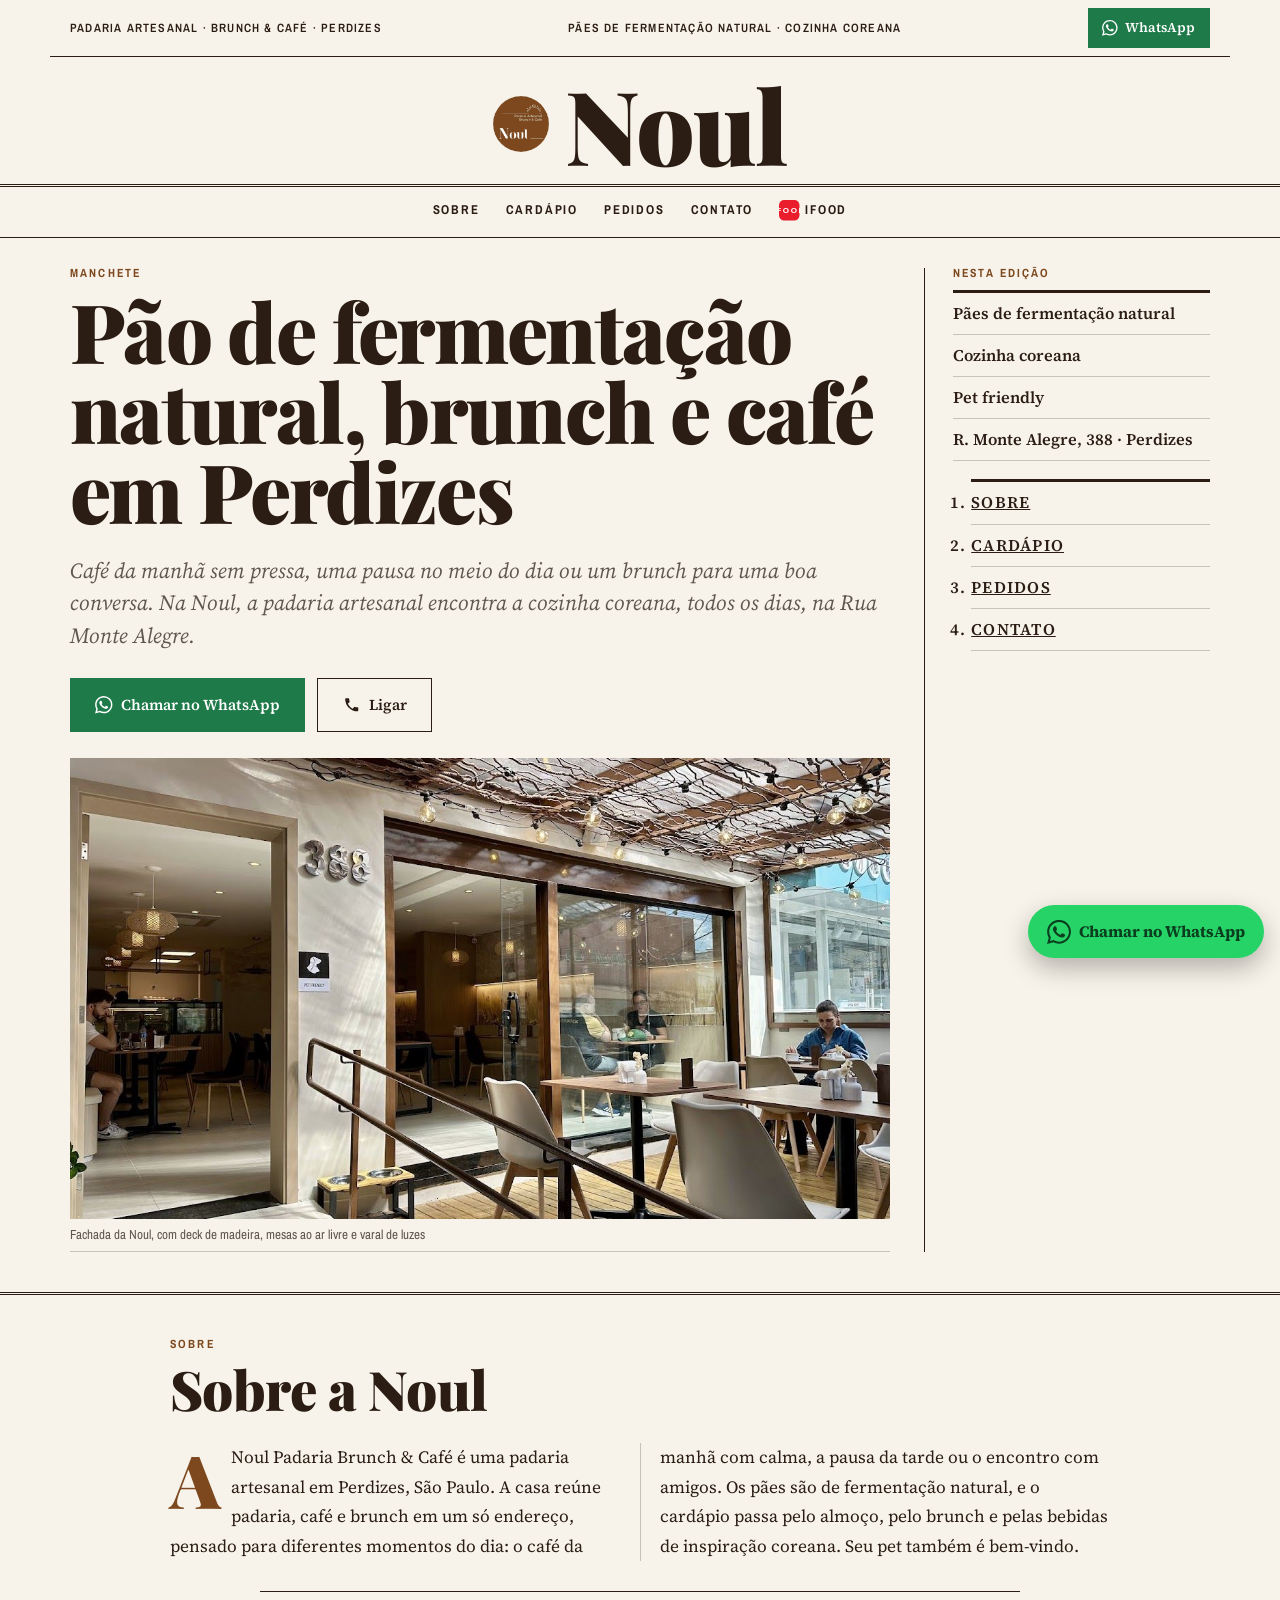
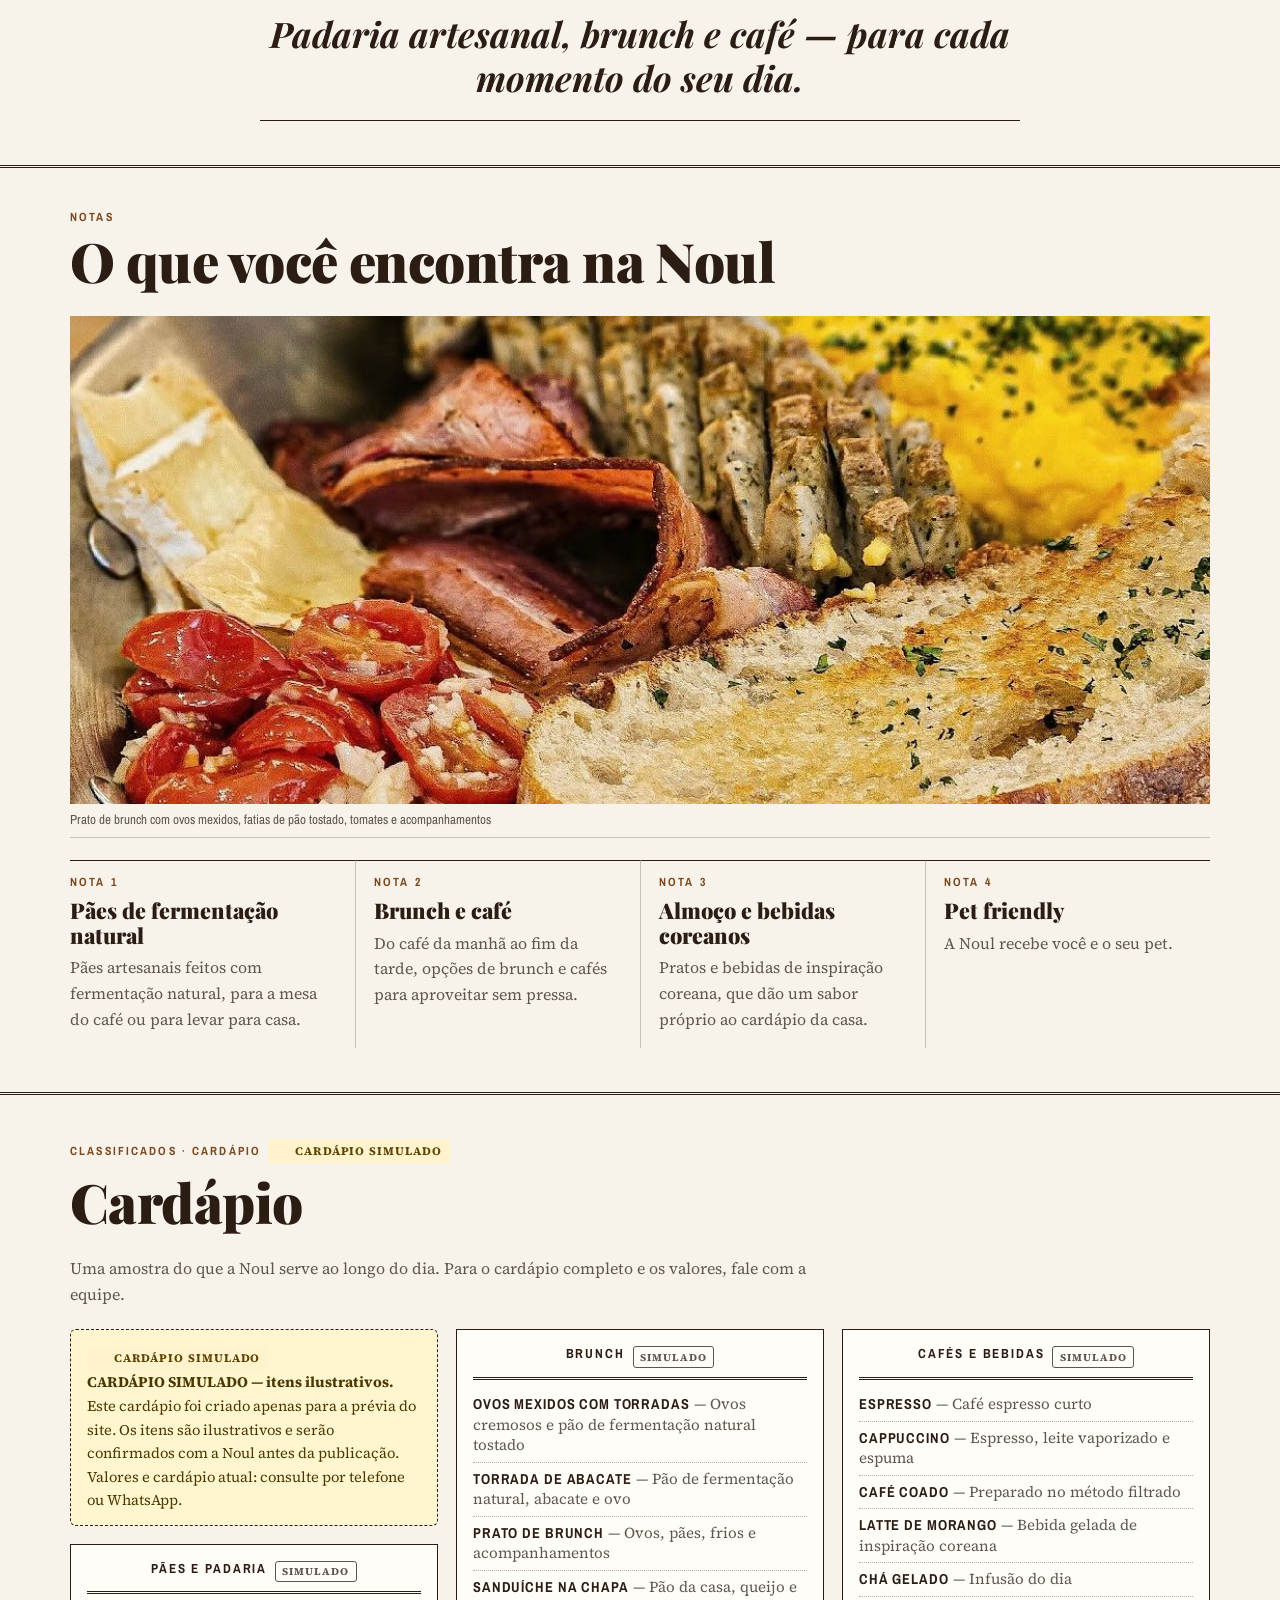
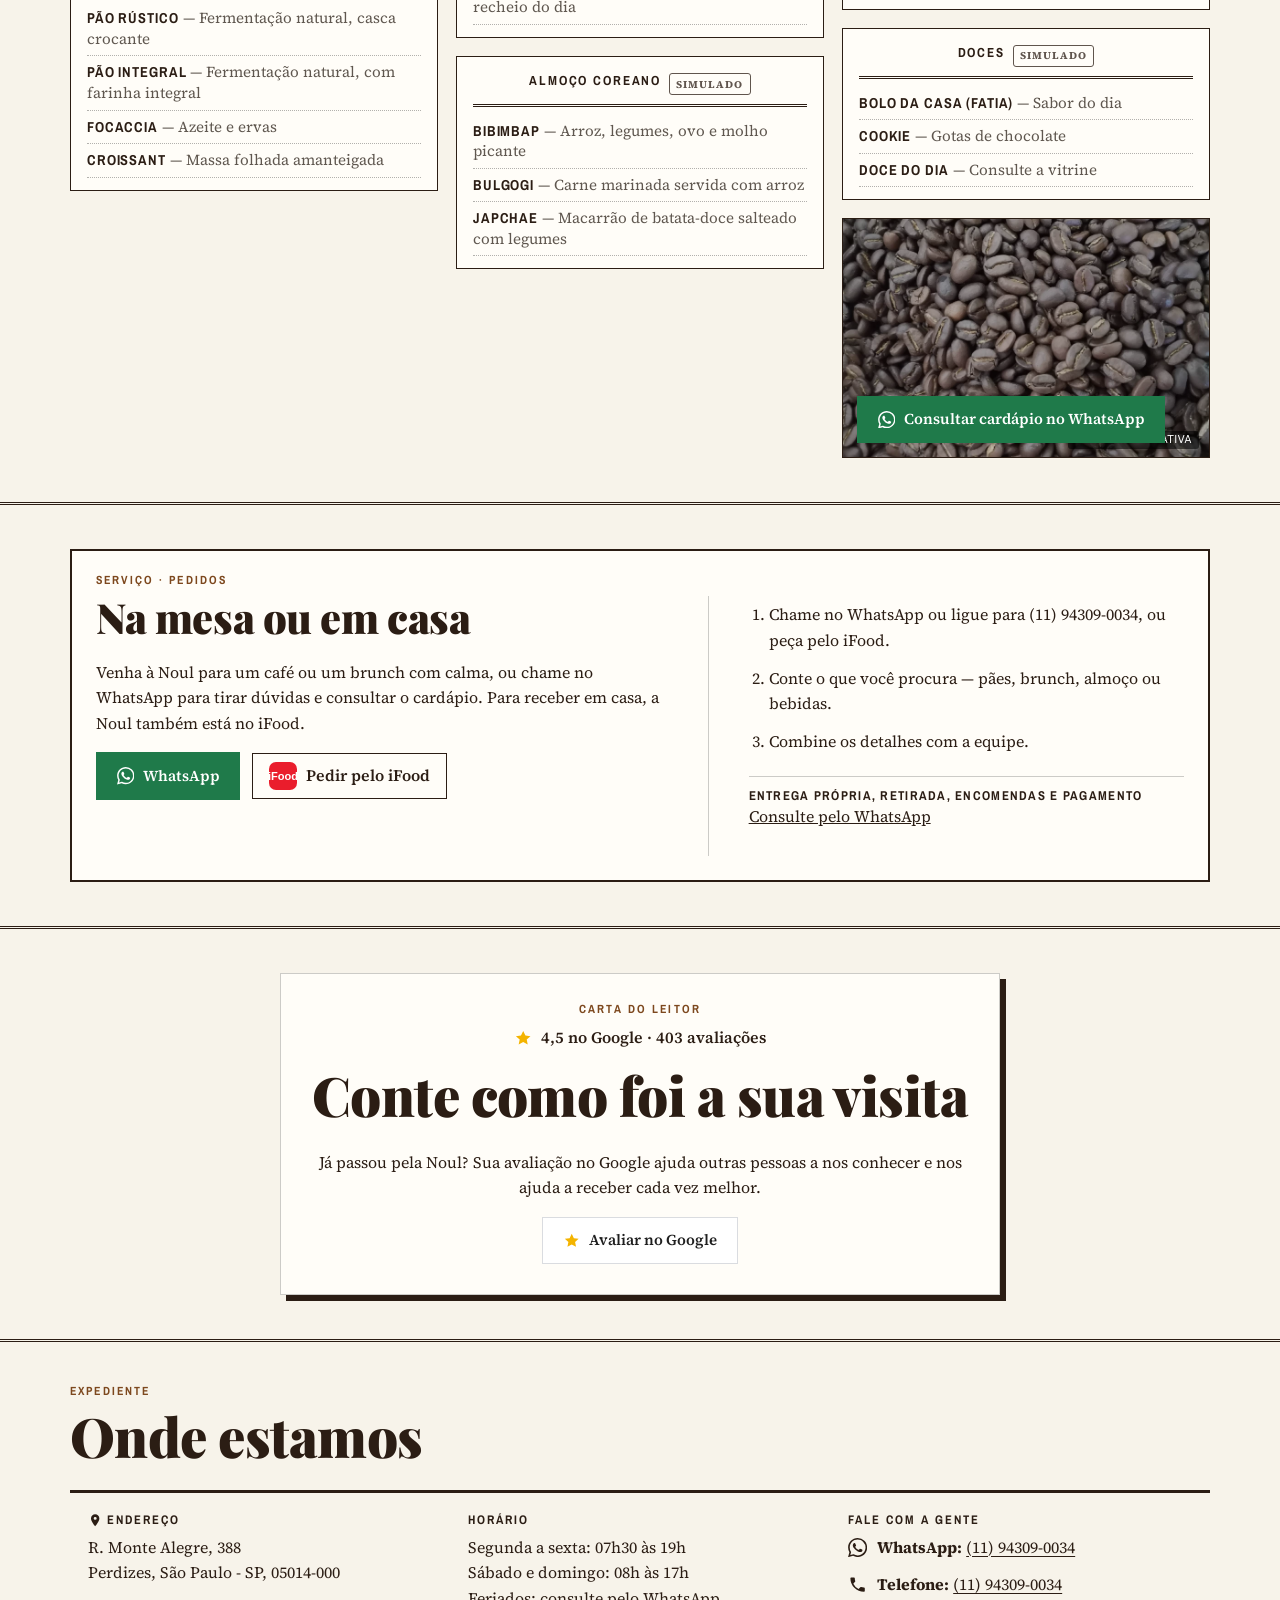
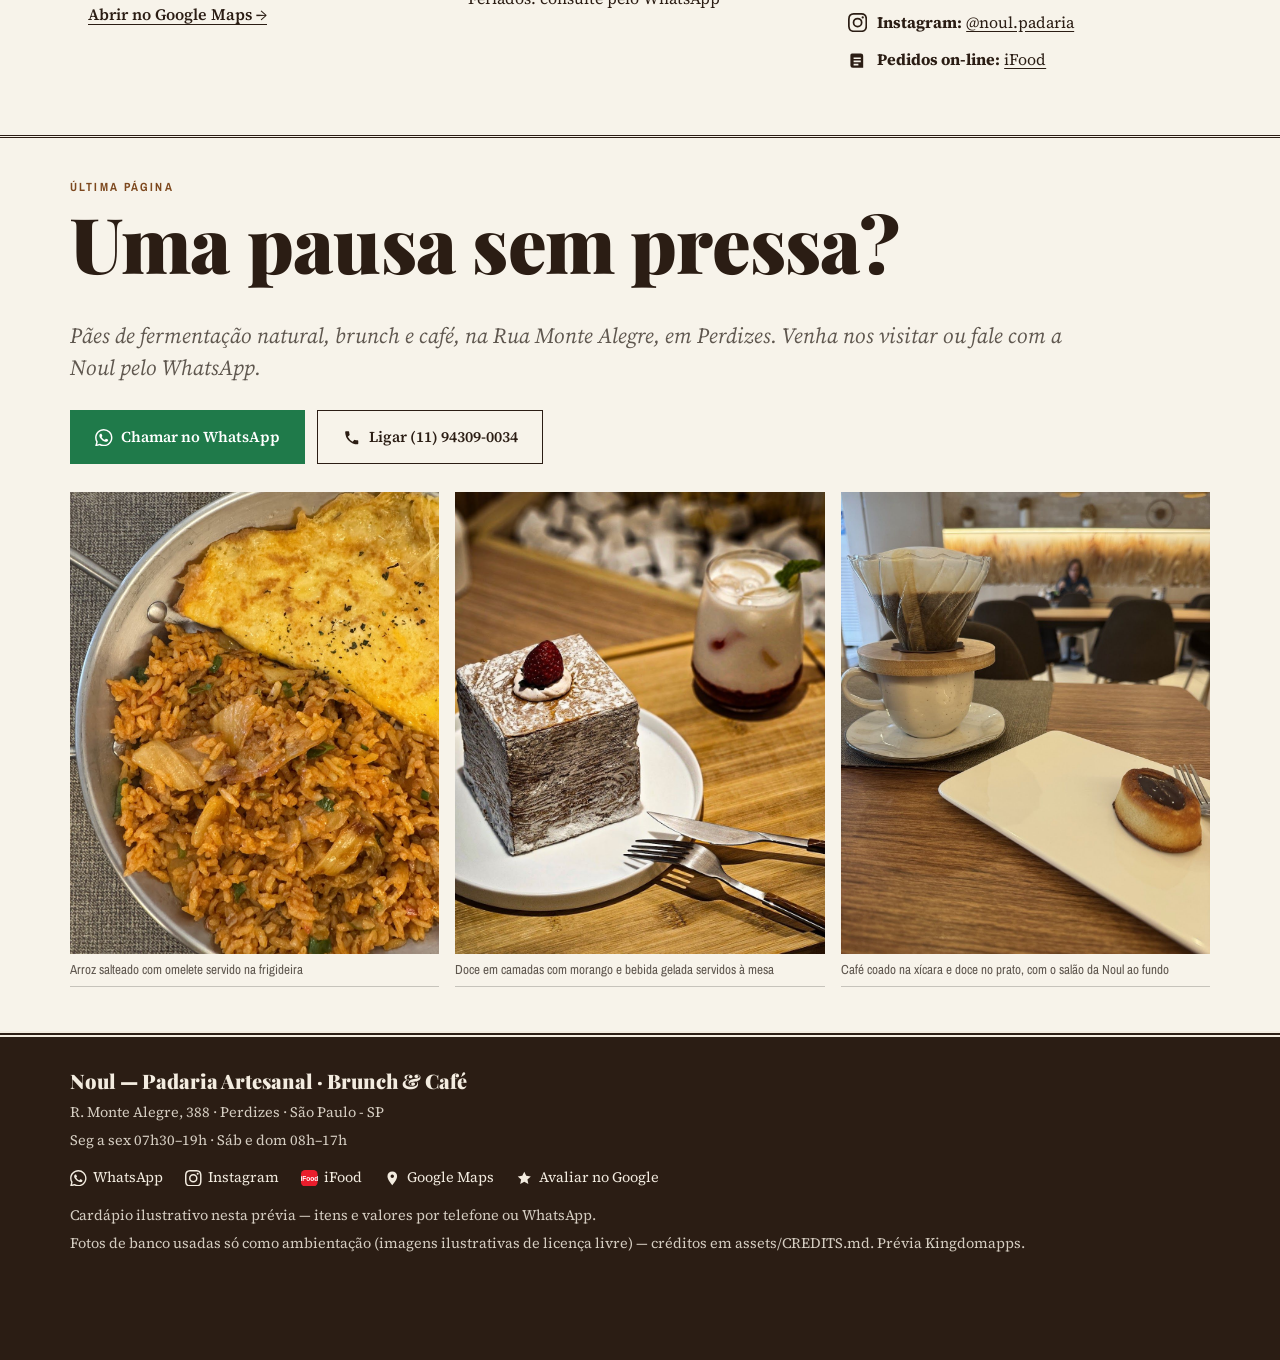
==== v1/index.html @ 9feaaf53 "publish: Noul — 2 estruturas de layout (copy.md)" ====
<!DOCTYPE html>
<html lang="pt-BR">
<head>
<meta charset="UTF-8" />
<meta name="viewport" content="width=device-width, initial-scale=1" />
<meta name="robots" content="noindex, nofollow" />
<title>Noul Padaria Brunch &amp;amp; Café | Padaria artesanal em Perdizes, São Paulo</title>
<meta name="description" content="Padaria artesanal em Perdizes, na Rua Monte Alegre. Pães de fermentação natural, brunch, café e almoço com cozinha coreana. Pet friendly. Chame a Noul no WhatsApp ou peça pelo iFood." />
<meta name="theme-color" content="#2b1d14" />
<link rel="preconnect" href="https://fonts.googleapis.com" />
<link rel="preconnect" href="https://fonts.gstatic.com" crossorigin />
<link rel="stylesheet" href="https://fonts.googleapis.com/css2?family=Playfair+Display:ital,wght@0,700;0,900;1,700&family=Source+Serif+4:ital,opsz,wght@0,8..60,400;0,8..60,600;1,8..60,400&family=Archivo+Narrow:wght@600;700&display=swap" />
<link rel="stylesheet" href="../assets/core.css" />
<link rel="stylesheet" href="../assets/E07.css" />
<style>:root{--brand:#7d481e;--brand2:#f4ece1;--brand-ink:#2b1d14}</style>
</head>
<body class="est-E07" data-hours='{"0": [[8, 17]], "1": [[7.5, 19]], "2": [[7.5, 19]], "3": [[7.5, 19]], "4": [[7.5, 19]], "5": [[7.5, 19]], "6": [[8, 17]]}' data-hours-unknown='[]'>
<!-- Kingdomapps · estrutura E07 (Jornal de bairro) · v1 · copy: copy.md -->
<a class="skip" href="#conteudo">Pular para o conteúdo</a>
<header class="site-header e7-header" id="header">
  <div class="wrap e7-dateline"><span>Padaria Artesanal · Brunch &amp; Café · Perdizes</span><span class="e7-dl-mid">Pães de fermentação natural · Cozinha coreana</span><a class="btn btn-wa btn-sm header-cta" href="https://wa.me/5511943090034?text=Ol%C3%A1%21%20Vim%20pelo%20site%20da%20Noul%20e%20gostaria%20de%20mais%20informa%C3%A7%C3%B5es." target="_blank" rel="noopener"><svg viewBox="0 0 24 24" aria-hidden="true" focusable="false"><path fill="currentColor" d="M17.47 14.38c-.3-.15-1.76-.87-2.03-.97-.27-.1-.47-.15-.67.15-.2.3-.77.97-.94 1.16-.17.2-.35.22-.64.07-.3-.15-1.26-.46-2.39-1.47-.88-.79-1.48-1.76-1.65-2.06-.17-.3-.02-.46.13-.6.13-.14.3-.35.45-.52.15-.17.2-.3.3-.5.1-.2.05-.37-.03-.52-.07-.15-.67-1.61-.92-2.2-.24-.58-.49-.5-.67-.51h-.57c-.2 0-.52.07-.8.37-.27.3-1.04 1.02-1.04 2.48s1.07 2.88 1.21 3.07c.15.2 2.1 3.2 5.08 4.49.71.31 1.26.49 1.7.63.71.22 1.36.19 1.87.12.57-.09 1.76-.72 2-1.41.25-.7.25-1.29.18-1.41-.08-.13-.27-.2-.57-.35zM12.05 21.78a9.87 9.87 0 0 1-5.03-1.38l-.36-.21-3.74.98 1-3.65-.24-.37a9.86 9.86 0 0 1-1.51-5.26c0-5.45 4.44-9.88 9.89-9.88 2.64 0 5.12 1.03 6.99 2.9a9.83 9.83 0 0 1 2.89 6.99c0 5.45-4.44 9.88-9.89 9.88zm8.41-18.3A11.82 11.82 0 0 0 12.05 0C5.5 0 .16 5.34.16 11.89c0 2.1.55 4.14 1.59 5.95L.06 24l6.3-1.65a11.88 11.88 0 0 0 5.69 1.45c6.55 0 11.89-5.34 11.89-11.89 0-3.18-1.24-6.17-3.48-8.41z"/></svg><span>WhatsApp</span></a></div>
  <div class="wrap e7-masthead"><a class="brand e7-brand" href="#topo" aria-label="Noul — início"><img class="brand-logo e7-seal" src="../assets/img/logo.jpg" width="400" height="400" alt="Logotipo Noul — Padaria Artesanal, Brunch &amp; Café" /><span class="brand-word e7-name">Noul</span></a></div>
  <nav class="site-nav e7-nav" id="site-nav" aria-label="Principal"><ul class="wrap"><li><a href="#sobre">Sobre</a></li><li><a href="#cardapio">Cardápio</a></li><li><a href="#entrega">Pedidos</a></li><li><a href="#contato">Contato</a></li><li class="nav-ifood"><a href="https://www.ifood.com.br/delivery/sao-paulo-sp/noul-padaria--brunch-cafe-perdizes/4e715f9f-adef-4127-b27d-53e1083e1976" target="_blank" rel="noopener"><svg viewBox="0 0 24 24" aria-hidden="true" focusable="false"><rect width="24" height="24" rx="6" fill="#ea1d2c"/><text x="12" y="15.6" text-anchor="middle" font-family="Arial,Helvetica,sans-serif" font-weight="700" font-size="9.5" fill="#fff">iFood</text></svg><span>iFood</span></a></li></ul></nav>
</header>
<main id="conteudo">
<section class="e7-front" id="topo" aria-labelledby="hero-title">
  <div class="wrap e7-front-grid">
    <div class="e7-lead-story">
      <p class="e7-kicker">Manchete</p>
      <h1 id="hero-title">Pão de fermentação natural, brunch e café em Perdizes</h1>
      <p class="e7-standfirst">Café da manhã sem pressa, uma pausa no meio do dia ou um brunch para uma boa conversa. Na Noul, a padaria artesanal encontra a cozinha coreana, todos os dias, na Rua Monte Alegre.</p>
      <div class="hero-ctas"><a class="btn btn-wa btn-lg" href="https://wa.me/5511943090034?text=Ol%C3%A1%21%20Vim%20pelo%20site%20da%20Noul%20e%20gostaria%20de%20mais%20informa%C3%A7%C3%B5es." target="_blank" rel="noopener"><svg viewBox="0 0 24 24" aria-hidden="true" focusable="false"><path fill="currentColor" d="M17.47 14.38c-.3-.15-1.76-.87-2.03-.97-.27-.1-.47-.15-.67.15-.2.3-.77.97-.94 1.16-.17.2-.35.22-.64.07-.3-.15-1.26-.46-2.39-1.47-.88-.79-1.48-1.76-1.65-2.06-.17-.3-.02-.46.13-.6.13-.14.3-.35.45-.52.15-.17.2-.3.3-.5.1-.2.05-.37-.03-.52-.07-.15-.67-1.61-.92-2.2-.24-.58-.49-.5-.67-.51h-.57c-.2 0-.52.07-.8.37-.27.3-1.04 1.02-1.04 2.48s1.07 2.88 1.21 3.07c.15.2 2.1 3.2 5.08 4.49.71.31 1.26.49 1.7.63.71.22 1.36.19 1.87.12.57-.09 1.76-.72 2-1.41.25-.7.25-1.29.18-1.41-.08-.13-.27-.2-.57-.35zM12.05 21.78a9.87 9.87 0 0 1-5.03-1.38l-.36-.21-3.74.98 1-3.65-.24-.37a9.86 9.86 0 0 1-1.51-5.26c0-5.45 4.44-9.88 9.89-9.88 2.64 0 5.12 1.03 6.99 2.9a9.83 9.83 0 0 1 2.89 6.99c0 5.45-4.44 9.88-9.89 9.88zm8.41-18.3A11.82 11.82 0 0 0 12.05 0C5.5 0 .16 5.34.16 11.89c0 2.1.55 4.14 1.59 5.95L.06 24l6.3-1.65a11.88 11.88 0 0 0 5.69 1.45c6.55 0 11.89-5.34 11.89-11.89 0-3.18-1.24-6.17-3.48-8.41z"/></svg><span>Chamar no WhatsApp</span></a><a class="btn btn-ghost btn-lg btn-tel" href="tel:+5511943090034"><svg viewBox="0 0 24 24" aria-hidden="true" focusable="false"><path fill="currentColor" d="M6.6 10.8a15.1 15.1 0 0 0 6.6 6.6l2.2-2.2a1 1 0 0 1 1-.25 11.4 11.4 0 0 0 3.6.57 1 1 0 0 1 1 1V20a1 1 0 0 1-1 1A17 17 0 0 1 3 4a1 1 0 0 1 1-1h3.5a1 1 0 0 1 1 1c0 1.25.2 2.45.57 3.57a1 1 0 0 1-.25 1z"/></svg><span>Ligar</span></a></div>
      <figure class="e7-lead-ph"><img src="../assets/img/fotos-foto-1.jpg" width="1200" height="900" alt="Fachada da Noul, com deck de madeira, mesas ao ar livre e varal de luzes" fetchpriority="high" /><figcaption>Fachada da Noul, com deck de madeira, mesas ao ar livre e varal de luzes</figcaption></figure>
    </div>
    <aside class="e7-side" aria-label="Nesta edição">
      <p class="e7-side-title">Nesta edição</p>
      <ul><li>Pães de fermentação natural</li><li>Cozinha coreana</li><li>Pet friendly</li><li>R. Monte Alegre, 388 · Perdizes</li></ul>
      <p class="open-badge" data-open-badge hidden></p>
      <ol class="e7-index"><li><a href="#sobre">Sobre</a></li><li><a href="#cardapio">Cardápio</a></li><li><a href="#entrega">Pedidos</a></li><li><a href="#contato">Contato</a></li></ol>
    </aside>
  </div>
</section>
<section class="e7-sec" id="sobre" aria-labelledby="sobre-title">
  <div class="wrap e7-article">
    <p class="e7-kicker">Sobre</p><h2 id="sobre-title">Sobre a Noul</h2>
    <div class="e7-cols"><p class="e7-dropcap">A Noul Padaria Brunch &amp; Café é uma padaria artesanal em Perdizes, São Paulo. A casa reúne padaria, café e brunch em um só endereço, pensado para diferentes momentos do dia: o café da manhã com calma, a pausa da tarde ou o encontro com amigos. Os pães são de fermentação natural, e o cardápio passa pelo almoço, pelo brunch e pelas bebidas de inspiração coreana. Seu pet também é bem-vindo.</p></div>
    <blockquote class="e7-pull"><p>Padaria artesanal, brunch e café — para cada momento do seu dia.</p></blockquote>
  </div>
</section>
<section class="e7-sec e7-notes-sec" id="destaques" aria-labelledby="dest-title">
  <div class="wrap">
    <div class="e7-sec-head"><p class="e7-kicker">Notas</p><h2 id="dest-title">O que você encontra na Noul</h2></div>
    <figure class="e7-wide-ph"><img src="../assets/img/fotos-foto-2.jpg" width="1099" height="1366" alt="Prato de brunch com ovos mexidos, fatias de pão tostado, tomates e acompanhamentos" loading="lazy" decoding="async" /><figcaption>Prato de brunch com ovos mexidos, fatias de pão tostado, tomates e acompanhamentos</figcaption></figure>
    <ul class="e7-notes"><li><span class="e7-n">Nota 1</span><h3>Pães de fermentação natural</h3><p>Pães artesanais feitos com fermentação natural, para a mesa do café ou para levar para casa.</p></li><li><span class="e7-n">Nota 2</span><h3>Brunch e café</h3><p>Do café da manhã ao fim da tarde, opções de brunch e cafés para aproveitar sem pressa.</p></li><li><span class="e7-n">Nota 3</span><h3>Almoço e bebidas coreanos</h3><p>Pratos e bebidas de inspiração coreana, que dão um sabor próprio ao cardápio da casa.</p></li><li><span class="e7-n">Nota 4</span><h3>Pet friendly</h3><p>A Noul recebe você e o seu pet.</p></li></ul>
  </div>
</section>
<section class="e7-sec" id="cardapio" aria-labelledby="menu-title">
  <div class="wrap">
    <div class="e7-sec-head"><p class="e7-kicker">Classificados · Cardápio <span class="sim-badge">Cardápio simulado</span></p><h2 id="menu-title">Cardápio</h2><p class="e7-sub">Uma amostra do que a Noul serve ao longo do dia. Para o cardápio completo e os valores, fale com a equipe.</p></div>
    <div class="e7-classifieds">
      <div class="e7-ad e7-ad-notice sim-notice" role="note"><span class="sim-badge">Cardápio simulado</span><p><strong>CARDÁPIO SIMULADO — itens ilustrativos.</strong> Este cardápio foi criado apenas para a prévia do site. Os itens são ilustrativos e serão confirmados com a Noul antes da publicação. Valores e cardápio atual: consulte por telefone ou WhatsApp.</p></div>
      <div class="e7-ad"><h3>Pães e padaria <span class="sim-tag">Simulado</span></h3><ul><li><b>Pão rústico</b> — Fermentação natural, casca crocante</li><li><b>Pão integral</b> — Fermentação natural, com farinha integral</li><li><b>Focaccia</b> — Azeite e ervas</li><li><b>Croissant</b> — Massa folhada amanteigada</li></ul></div><div class="e7-ad"><h3>Brunch <span class="sim-tag">Simulado</span></h3><ul><li><b>Ovos mexidos com torradas</b> — Ovos cremosos e pão de fermentação natural tostado</li><li><b>Torrada de abacate</b> — Pão de fermentação natural, abacate e ovo</li><li><b>Prato de brunch</b> — Ovos, pães, frios e acompanhamentos</li><li><b>Sanduíche na chapa</b> — Pão da casa, queijo e recheio do dia</li></ul></div><div class="e7-ad"><h3>Almoço coreano <span class="sim-tag">Simulado</span></h3><ul><li><b>Bibimbap</b> — Arroz, legumes, ovo e molho picante</li><li><b>Bulgogi</b> — Carne marinada servida com arroz</li><li><b>Japchae</b> — Macarrão de batata-doce salteado com legumes</li></ul></div><div class="e7-ad"><h3>Cafés e bebidas <span class="sim-tag">Simulado</span></h3><ul><li><b>Espresso</b> — Café espresso curto</li><li><b>Cappuccino</b> — Espresso, leite vaporizado e espuma</li><li><b>Café coado</b> — Preparado no método filtrado</li><li><b>Latte de morango</b> — Bebida gelada de inspiração coreana</li><li><b>Chá gelado</b> — Infusão do dia</li></ul></div><div class="e7-ad"><h3>Doces <span class="sim-tag">Simulado</span></h3><ul><li><b>Bolo da casa (fatia)</b> — Sabor do dia</li><li><b>Cookie</b> — Gotas de chocolate</li><li><b>Doce do dia</b> — Consulte a vitrine</li></ul></div>
      <div class="e7-ad e7-ad-amb"><div class="amb amb-menu" style="--amb:url('../assets/img/ambiente-coffee-beans-roasted.jpg')" aria-hidden="true"><span class="amb-tag">Imagem ilustrativa</span></div><p><a class="btn btn-wa" href="https://wa.me/5511943090034?text=Ol%C3%A1%21%20Vim%20pelo%20site%20da%20Noul%20e%20gostaria%20de%20mais%20informa%C3%A7%C3%B5es." target="_blank" rel="noopener"><svg viewBox="0 0 24 24" aria-hidden="true" focusable="false"><path fill="currentColor" d="M17.47 14.38c-.3-.15-1.76-.87-2.03-.97-.27-.1-.47-.15-.67.15-.2.3-.77.97-.94 1.16-.17.2-.35.22-.64.07-.3-.15-1.26-.46-2.39-1.47-.88-.79-1.48-1.76-1.65-2.06-.17-.3-.02-.46.13-.6.13-.14.3-.35.45-.52.15-.17.2-.3.3-.5.1-.2.05-.37-.03-.52-.07-.15-.67-1.61-.92-2.2-.24-.58-.49-.5-.67-.51h-.57c-.2 0-.52.07-.8.37-.27.3-1.04 1.02-1.04 2.48s1.07 2.88 1.21 3.07c.15.2 2.1 3.2 5.08 4.49.71.31 1.26.49 1.7.63.71.22 1.36.19 1.87.12.57-.09 1.76-.72 2-1.41.25-.7.25-1.29.18-1.41-.08-.13-.27-.2-.57-.35zM12.05 21.78a9.87 9.87 0 0 1-5.03-1.38l-.36-.21-3.74.98 1-3.65-.24-.37a9.86 9.86 0 0 1-1.51-5.26c0-5.45 4.44-9.88 9.89-9.88 2.64 0 5.12 1.03 6.99 2.9a9.83 9.83 0 0 1 2.89 6.99c0 5.45-4.44 9.88-9.89 9.88zm8.41-18.3A11.82 11.82 0 0 0 12.05 0C5.5 0 .16 5.34.16 11.89c0 2.1.55 4.14 1.59 5.95L.06 24l6.3-1.65a11.88 11.88 0 0 0 5.69 1.45c6.55 0 11.89-5.34 11.89-11.89 0-3.18-1.24-6.17-3.48-8.41z"/></svg><span>Consultar cardápio no WhatsApp</span></a></p></div>
    </div>
  </div>
</section>
<section class="e7-sec" id="entrega" aria-labelledby="ent-title">
  <div class="wrap"><div class="e7-service">
    <p class="e7-box-label">Serviço · Pedidos</p>
    <div class="e7-service-grid">
      <div><h2 id="ent-title">Na mesa ou em casa</h2><p>Venha à Noul para um café ou um brunch com calma, ou chame no WhatsApp para tirar dúvidas e consultar o cardápio. Para receber em casa, a Noul também está no iFood.</p><div class="order-links"><a class="btn btn-wa" href="https://wa.me/5511943090034?text=Ol%C3%A1%21%20Vim%20pelo%20site%20da%20Noul%20e%20gostaria%20de%20mais%20informa%C3%A7%C3%B5es." target="_blank" rel="noopener"><svg viewBox="0 0 24 24" aria-hidden="true" focusable="false"><path fill="currentColor" d="M17.47 14.38c-.3-.15-1.76-.87-2.03-.97-.27-.1-.47-.15-.67.15-.2.3-.77.97-.94 1.16-.17.2-.35.22-.64.07-.3-.15-1.26-.46-2.39-1.47-.88-.79-1.48-1.76-1.65-2.06-.17-.3-.02-.46.13-.6.13-.14.3-.35.45-.52.15-.17.2-.3.3-.5.1-.2.05-.37-.03-.52-.07-.15-.67-1.61-.92-2.2-.24-.58-.49-.5-.67-.51h-.57c-.2 0-.52.07-.8.37-.27.3-1.04 1.02-1.04 2.48s1.07 2.88 1.21 3.07c.15.2 2.1 3.2 5.08 4.49.71.31 1.26.49 1.7.63.71.22 1.36.19 1.87.12.57-.09 1.76-.72 2-1.41.25-.7.25-1.29.18-1.41-.08-.13-.27-.2-.57-.35zM12.05 21.78a9.87 9.87 0 0 1-5.03-1.38l-.36-.21-3.74.98 1-3.65-.24-.37a9.86 9.86 0 0 1-1.51-5.26c0-5.45 4.44-9.88 9.89-9.88 2.64 0 5.12 1.03 6.99 2.9a9.83 9.83 0 0 1 2.89 6.99c0 5.45-4.44 9.88-9.89 9.88zm8.41-18.3A11.82 11.82 0 0 0 12.05 0C5.5 0 .16 5.34.16 11.89c0 2.1.55 4.14 1.59 5.95L.06 24l6.3-1.65a11.88 11.88 0 0 0 5.69 1.45c6.55 0 11.89-5.34 11.89-11.89 0-3.18-1.24-6.17-3.48-8.41z"/></svg><span>WhatsApp</span></a><a class="app-link app-ifood" href="https://www.ifood.com.br/delivery/sao-paulo-sp/noul-padaria--brunch-cafe-perdizes/4e715f9f-adef-4127-b27d-53e1083e1976" target="_blank" rel="noopener"><svg viewBox="0 0 24 24" aria-hidden="true" focusable="false"><rect width="24" height="24" rx="6" fill="#ea1d2c"/><text x="12" y="15.6" text-anchor="middle" font-family="Arial,Helvetica,sans-serif" font-weight="700" font-size="9.5" fill="#fff">iFood</text></svg><span>Pedir pelo iFood</span></a></div></div>
      <div><ol class="e7-steps"><li>Chame no WhatsApp ou ligue para (11) 94309-0034, ou peça pelo iFood.</li><li>Conte o que você procura — pães, brunch, almoço ou bebidas.</li><li>Combine os detalhes com a equipe.</li></ol><dl class="e7-kv"><div><dt>Entrega própria, retirada, encomendas e pagamento</dt><dd><a href="https://wa.me/5511943090034?text=Ol%C3%A1%21%20Vim%20pelo%20site%20da%20Noul%20e%20gostaria%20de%20mais%20informa%C3%A7%C3%B5es." target="_blank" rel="noopener">Consulte pelo WhatsApp</a></dd></div></dl></div>
    </div>
  </div></div>
</section>
<section class="e7-sec" id="avaliar" aria-labelledby="av-title">
  <div class="wrap"><div class="e7-letter">
    <p class="e7-box-label">Carta do leitor</p>
    <p class="selo"><svg viewBox="0 0 24 24" aria-hidden="true" focusable="false"><path fill="currentColor" d="M12 2.5l2.9 6 6.6.8-4.9 4.5 1.3 6.5L12 17.1l-5.9 3.2 1.3-6.5L2.5 9.3l6.6-.8z"/></svg><span>4,5 no Google · 403 avaliações</span></p>
    <h2 id="av-title">Conte como foi a sua visita</h2><p>Já passou pela Noul? Sua avaliação no Google ajuda outras pessoas a nos conhecer e nos ajuda a receber cada vez melhor.</p><a class="btn btn-review" href="https://search.google.com/local/writereview?placeid=ChIJUYwgIgBZzpQRkd9vNwceDNU" target="_blank" rel="noopener"><svg viewBox="0 0 24 24" aria-hidden="true" focusable="false"><path fill="currentColor" d="M12 2.5l2.9 6 6.6.8-4.9 4.5 1.3 6.5L12 17.1l-5.9 3.2 1.3-6.5L2.5 9.3l6.6-.8z"/></svg><span>Avaliar no Google</span></a>
  </div></div>
</section>
<section class="e7-sec" id="contato" aria-labelledby="ct-title">
  <div class="wrap">
    <div class="e7-sec-head"><p class="e7-kicker">Expediente</p><h2 id="ct-title">Onde estamos</h2></div>
    <div class="e7-staff"><div class="ct-card ct-addr"><h3><svg viewBox="0 0 24 24" aria-hidden="true" focusable="false"><path fill="currentColor" d="M12 2a7 7 0 0 0-7 7c0 5.25 7 13 7 13s7-7.75 7-13a7 7 0 0 0-7-7zm0 9.5a2.5 2.5 0 1 1 0-5 2.5 2.5 0 0 1 0 5z"/></svg><span>Endereço</span></h3><p>R. Monte Alegre, 388<br />Perdizes, São Paulo - SP, 05014-000</p><a class="text-link" href="https://www.google.com/maps/place/?q=place_id:ChIJUYwgIgBZzpQRkd9vNwceDNU" target="_blank" rel="noopener">Abrir no Google Maps →</a></div><div class="ct-card ct-hours"><h3>Horário</h3><p>Segunda a sexta: 07h30 às 19h<br />Sábado e domingo: 08h às 17h<br />Feriados: consulte pelo WhatsApp</p><p class="open-badge" data-open-badge hidden></p></div><div class="ct-card"><h3>Fale com a gente</h3><ul class="ct-list"><li><svg viewBox="0 0 24 24" aria-hidden="true" focusable="false"><path fill="currentColor" d="M17.47 14.38c-.3-.15-1.76-.87-2.03-.97-.27-.1-.47-.15-.67.15-.2.3-.77.97-.94 1.16-.17.2-.35.22-.64.07-.3-.15-1.26-.46-2.39-1.47-.88-.79-1.48-1.76-1.65-2.06-.17-.3-.02-.46.13-.6.13-.14.3-.35.45-.52.15-.17.2-.3.3-.5.1-.2.05-.37-.03-.52-.07-.15-.67-1.61-.92-2.2-.24-.58-.49-.5-.67-.51h-.57c-.2 0-.52.07-.8.37-.27.3-1.04 1.02-1.04 2.48s1.07 2.88 1.21 3.07c.15.2 2.1 3.2 5.08 4.49.71.31 1.26.49 1.7.63.71.22 1.36.19 1.87.12.57-.09 1.76-.72 2-1.41.25-.7.25-1.29.18-1.41-.08-.13-.27-.2-.57-.35zM12.05 21.78a9.87 9.87 0 0 1-5.03-1.38l-.36-.21-3.74.98 1-3.65-.24-.37a9.86 9.86 0 0 1-1.51-5.26c0-5.45 4.44-9.88 9.89-9.88 2.64 0 5.12 1.03 6.99 2.9a9.83 9.83 0 0 1 2.89 6.99c0 5.45-4.44 9.88-9.89 9.88zm8.41-18.3A11.82 11.82 0 0 0 12.05 0C5.5 0 .16 5.34.16 11.89c0 2.1.55 4.14 1.59 5.95L.06 24l6.3-1.65a11.88 11.88 0 0 0 5.69 1.45c6.55 0 11.89-5.34 11.89-11.89 0-3.18-1.24-6.17-3.48-8.41z"/></svg><span><strong>WhatsApp:</strong> <a href="https://wa.me/5511943090034?text=Ol%C3%A1%21%20Vim%20pelo%20site%20da%20Noul%20e%20gostaria%20de%20mais%20informa%C3%A7%C3%B5es." target="_blank" rel="noopener">(11) 94309-0034</a></span></li><li><svg viewBox="0 0 24 24" aria-hidden="true" focusable="false"><path fill="currentColor" d="M6.6 10.8a15.1 15.1 0 0 0 6.6 6.6l2.2-2.2a1 1 0 0 1 1-.25 11.4 11.4 0 0 0 3.6.57 1 1 0 0 1 1 1V20a1 1 0 0 1-1 1A17 17 0 0 1 3 4a1 1 0 0 1 1-1h3.5a1 1 0 0 1 1 1c0 1.25.2 2.45.57 3.57a1 1 0 0 1-.25 1z"/></svg><span><strong>Telefone:</strong> <a href="tel:+5511943090034">(11) 94309-0034</a></span></li><li><svg viewBox="0 0 24 24" aria-hidden="true" focusable="false"><path fill="currentColor" d="M12 2.2c3.2 0 3.58.01 4.85.07 3.25.15 4.77 1.69 4.92 4.92.06 1.27.07 1.65.07 4.85s-.01 3.58-.07 4.85c-.15 3.23-1.66 4.77-4.92 4.92-1.27.06-1.65.07-4.85.07s-3.58-.01-4.85-.07c-3.26-.15-4.77-1.7-4.92-4.92C2.17 15.58 2.16 15.2 2.16 12s.01-3.58.07-4.85C2.38 3.92 3.9 2.38 7.15 2.23 8.42 2.17 8.8 2.16 12 2.16zM12 0C8.74 0 8.33.01 7.05.07 2.7.27.27 2.69.07 7.05.01 8.33 0 8.74 0 12s.01 3.67.07 4.95c.2 4.36 2.62 6.78 6.98 6.98C8.33 23.99 8.74 24 12 24s3.67-.01 4.95-.07c4.35-.2 6.78-2.62 6.98-6.98.06-1.28.07-1.69.07-4.95s-.01-3.67-.07-4.95c-.2-4.35-2.62-6.78-6.98-6.98C15.67.01 15.26 0 12 0zm0 5.84a6.16 6.16 0 1 0 0 12.32 6.16 6.16 0 0 0 0-12.32zM12 16a4 4 0 1 1 0-8 4 4 0 0 1 0 8zm6.4-11.85a1.44 1.44 0 1 0 0 2.88 1.44 1.44 0 0 0 0-2.88z"/></svg><span><strong>Instagram:</strong> <a href="https://instagram.com/noul.padaria" target="_blank" rel="noopener">@noul.padaria</a></span></li><li><svg viewBox="0 0 24 24" aria-hidden="true" focusable="false"><path fill="currentColor" d="M5 3h11a3 3 0 0 1 3 3v15H6a3 3 0 0 1-3-3V5a2 2 0 0 1 2-2zm2 5v2h9V8H7zm0 4v2h9v-2H7zm0 4v2h6v-2H7z"/></svg><span><strong>Pedidos on-line:</strong> <a href="https://www.ifood.com.br/delivery/sao-paulo-sp/noul-padaria--brunch-cafe-perdizes/4e715f9f-adef-4127-b27d-53e1083e1976" target="_blank" rel="noopener">iFood</a></span></li></ul></div></div>
  </div>
</section>
<section class="e7-sec e7-last cta-final" id="cta-final" aria-labelledby="cta-title">
  <div class="wrap">
    <p class="e7-kicker">Última página</p>
    <h2 id="cta-title">Uma pausa sem pressa?</h2><p class="e7-standfirst">Pães de fermentação natural, brunch e café, na Rua Monte Alegre, em Perdizes. Venha nos visitar ou fale com a Noul pelo WhatsApp.</p>
    <div class="hero-ctas"><a class="btn btn-wa btn-lg" href="https://wa.me/5511943090034?text=Ol%C3%A1%21%20Vim%20pelo%20site%20da%20Noul%20e%20gostaria%20de%20mais%20informa%C3%A7%C3%B5es." target="_blank" rel="noopener"><svg viewBox="0 0 24 24" aria-hidden="true" focusable="false"><path fill="currentColor" d="M17.47 14.38c-.3-.15-1.76-.87-2.03-.97-.27-.1-.47-.15-.67.15-.2.3-.77.97-.94 1.16-.17.2-.35.22-.64.07-.3-.15-1.26-.46-2.39-1.47-.88-.79-1.48-1.76-1.65-2.06-.17-.3-.02-.46.13-.6.13-.14.3-.35.45-.52.15-.17.2-.3.3-.5.1-.2.05-.37-.03-.52-.07-.15-.67-1.61-.92-2.2-.24-.58-.49-.5-.67-.51h-.57c-.2 0-.52.07-.8.37-.27.3-1.04 1.02-1.04 2.48s1.07 2.88 1.21 3.07c.15.2 2.1 3.2 5.08 4.49.71.31 1.26.49 1.7.63.71.22 1.36.19 1.87.12.57-.09 1.76-.72 2-1.41.25-.7.25-1.29.18-1.41-.08-.13-.27-.2-.57-.35zM12.05 21.78a9.87 9.87 0 0 1-5.03-1.38l-.36-.21-3.74.98 1-3.65-.24-.37a9.86 9.86 0 0 1-1.51-5.26c0-5.45 4.44-9.88 9.89-9.88 2.64 0 5.12 1.03 6.99 2.9a9.83 9.83 0 0 1 2.89 6.99c0 5.45-4.44 9.88-9.89 9.88zm8.41-18.3A11.82 11.82 0 0 0 12.05 0C5.5 0 .16 5.34.16 11.89c0 2.1.55 4.14 1.59 5.95L.06 24l6.3-1.65a11.88 11.88 0 0 0 5.69 1.45c6.55 0 11.89-5.34 11.89-11.89 0-3.18-1.24-6.17-3.48-8.41z"/></svg><span>Chamar no WhatsApp</span></a><a class="btn btn-ghost btn-lg" href="tel:+5511943090034"><svg viewBox="0 0 24 24" aria-hidden="true" focusable="false"><path fill="currentColor" d="M6.6 10.8a15.1 15.1 0 0 0 6.6 6.6l2.2-2.2a1 1 0 0 1 1-.25 11.4 11.4 0 0 0 3.6.57 1 1 0 0 1 1 1V20a1 1 0 0 1-1 1A17 17 0 0 1 3 4a1 1 0 0 1 1-1h3.5a1 1 0 0 1 1 1c0 1.25.2 2.45.57 3.57a1 1 0 0 1-.25 1z"/></svg><span>Ligar (11) 94309-0034</span></a></div>
    <div class="e7-strip"><figure><img src="../assets/img/fotos-foto-4.jpg" width="1200" height="1600" alt="Arroz salteado com omelete servido na frigideira" loading="lazy" decoding="async" /><figcaption>Arroz salteado com omelete servido na frigideira</figcaption></figure><figure><img src="../assets/img/fotos-foto-3.jpg" width="1200" height="1200" alt="Doce em camadas com morango e bebida gelada servidos à mesa" loading="lazy" decoding="async" /><figcaption>Doce em camadas com morango e bebida gelada servidos à mesa</figcaption></figure><figure><img src="../assets/img/fotos-foto-5.jpg" width="1200" height="1600" alt="Café coado na xícara e doce no prato, com o salão da Noul ao fundo" loading="lazy" decoding="async" /><figcaption>Café coado na xícara e doce no prato, com o salão da Noul ao fundo</figcaption></figure></div>
  </div>
</section>
</main>
<footer class="site-footer e7-footer">
  <div class="wrap">
    <p class="f-name">Noul — Padaria Artesanal · Brunch &amp; Café</p><p>R. Monte Alegre, 388 · Perdizes · São Paulo - SP</p><p>Seg a sex 07h30–19h · Sáb e dom 08h–17h</p>
    <nav class="f-links" aria-label="Links"><a href="https://wa.me/5511943090034?text=Ol%C3%A1%21%20Vim%20pelo%20site%20da%20Noul%20e%20gostaria%20de%20mais%20informa%C3%A7%C3%B5es." target="_blank" rel="noopener"><svg viewBox="0 0 24 24" aria-hidden="true" focusable="false"><path fill="currentColor" d="M17.47 14.38c-.3-.15-1.76-.87-2.03-.97-.27-.1-.47-.15-.67.15-.2.3-.77.97-.94 1.16-.17.2-.35.22-.64.07-.3-.15-1.26-.46-2.39-1.47-.88-.79-1.48-1.76-1.65-2.06-.17-.3-.02-.46.13-.6.13-.14.3-.35.45-.52.15-.17.2-.3.3-.5.1-.2.05-.37-.03-.52-.07-.15-.67-1.61-.92-2.2-.24-.58-.49-.5-.67-.51h-.57c-.2 0-.52.07-.8.37-.27.3-1.04 1.02-1.04 2.48s1.07 2.88 1.21 3.07c.15.2 2.1 3.2 5.08 4.49.71.31 1.26.49 1.7.63.71.22 1.36.19 1.87.12.57-.09 1.76-.72 2-1.41.25-.7.25-1.29.18-1.41-.08-.13-.27-.2-.57-.35zM12.05 21.78a9.87 9.87 0 0 1-5.03-1.38l-.36-.21-3.74.98 1-3.65-.24-.37a9.86 9.86 0 0 1-1.51-5.26c0-5.45 4.44-9.88 9.89-9.88 2.64 0 5.12 1.03 6.99 2.9a9.83 9.83 0 0 1 2.89 6.99c0 5.45-4.44 9.88-9.89 9.88zm8.41-18.3A11.82 11.82 0 0 0 12.05 0C5.5 0 .16 5.34.16 11.89c0 2.1.55 4.14 1.59 5.95L.06 24l6.3-1.65a11.88 11.88 0 0 0 5.69 1.45c6.55 0 11.89-5.34 11.89-11.89 0-3.18-1.24-6.17-3.48-8.41z"/></svg><span>WhatsApp</span></a><a href="https://instagram.com/noul.padaria" target="_blank" rel="noopener"><svg viewBox="0 0 24 24" aria-hidden="true" focusable="false"><path fill="currentColor" d="M12 2.2c3.2 0 3.58.01 4.85.07 3.25.15 4.77 1.69 4.92 4.92.06 1.27.07 1.65.07 4.85s-.01 3.58-.07 4.85c-.15 3.23-1.66 4.77-4.92 4.92-1.27.06-1.65.07-4.85.07s-3.58-.01-4.85-.07c-3.26-.15-4.77-1.7-4.92-4.92C2.17 15.58 2.16 15.2 2.16 12s.01-3.58.07-4.85C2.38 3.92 3.9 2.38 7.15 2.23 8.42 2.17 8.8 2.16 12 2.16zM12 0C8.74 0 8.33.01 7.05.07 2.7.27.27 2.69.07 7.05.01 8.33 0 8.74 0 12s.01 3.67.07 4.95c.2 4.36 2.62 6.78 6.98 6.98C8.33 23.99 8.74 24 12 24s3.67-.01 4.95-.07c4.35-.2 6.78-2.62 6.98-6.98.06-1.28.07-1.69.07-4.95s-.01-3.67-.07-4.95c-.2-4.35-2.62-6.78-6.98-6.98C15.67.01 15.26 0 12 0zm0 5.84a6.16 6.16 0 1 0 0 12.32 6.16 6.16 0 0 0 0-12.32zM12 16a4 4 0 1 1 0-8 4 4 0 0 1 0 8zm6.4-11.85a1.44 1.44 0 1 0 0 2.88 1.44 1.44 0 0 0 0-2.88z"/></svg><span>Instagram</span></a><a href="https://www.ifood.com.br/delivery/sao-paulo-sp/noul-padaria--brunch-cafe-perdizes/4e715f9f-adef-4127-b27d-53e1083e1976" target="_blank" rel="noopener"><svg viewBox="0 0 24 24" aria-hidden="true" focusable="false"><rect width="24" height="24" rx="6" fill="#ea1d2c"/><text x="12" y="15.6" text-anchor="middle" font-family="Arial,Helvetica,sans-serif" font-weight="700" font-size="9.5" fill="#fff">iFood</text></svg><span>iFood</span></a><a href="https://www.google.com/maps/place/?q=place_id:ChIJUYwgIgBZzpQRkd9vNwceDNU" target="_blank" rel="noopener"><svg viewBox="0 0 24 24" aria-hidden="true" focusable="false"><path fill="currentColor" d="M12 2a7 7 0 0 0-7 7c0 5.25 7 13 7 13s7-7.75 7-13a7 7 0 0 0-7-7zm0 9.5a2.5 2.5 0 1 1 0-5 2.5 2.5 0 0 1 0 5z"/></svg><span>Google Maps</span></a><a href="https://search.google.com/local/writereview?placeid=ChIJUYwgIgBZzpQRkd9vNwceDNU" target="_blank" rel="noopener"><svg viewBox="0 0 24 24" aria-hidden="true" focusable="false"><path fill="currentColor" d="M12 2.5l2.9 6 6.6.8-4.9 4.5 1.3 6.5L12 17.1l-5.9 3.2 1.3-6.5L2.5 9.3l6.6-.8z"/></svg><span>Avaliar no Google</span></a></nav>
    <p class="f-note">Cardápio ilustrativo nesta prévia — itens e valores por telefone ou WhatsApp.</p>
    <p class="f-credit">Fotos de banco usadas só como ambientação (imagens ilustrativas de licença livre) — créditos em assets/CREDITS.md. Prévia Kingdomapps.</p>
  </div>
</footer>
<a class="wa-float" href="https://wa.me/5511943090034?text=Ol%C3%A1%21%20Vim%20pelo%20site%20da%20Noul%20e%20gostaria%20de%20mais%20informa%C3%A7%C3%B5es." target="_blank" rel="noopener" aria-label="Chamar a Noul no WhatsApp"><svg viewBox="0 0 24 24" aria-hidden="true" focusable="false"><path fill="currentColor" d="M17.47 14.38c-.3-.15-1.76-.87-2.03-.97-.27-.1-.47-.15-.67.15-.2.3-.77.97-.94 1.16-.17.2-.35.22-.64.07-.3-.15-1.26-.46-2.39-1.47-.88-.79-1.48-1.76-1.65-2.06-.17-.3-.02-.46.13-.6.13-.14.3-.35.45-.52.15-.17.2-.3.3-.5.1-.2.05-.37-.03-.52-.07-.15-.67-1.61-.92-2.2-.24-.58-.49-.5-.67-.51h-.57c-.2 0-.52.07-.8.37-.27.3-1.04 1.02-1.04 2.48s1.07 2.88 1.21 3.07c.15.2 2.1 3.2 5.08 4.49.71.31 1.26.49 1.7.63.71.22 1.36.19 1.87.12.57-.09 1.76-.72 2-1.41.25-.7.25-1.29.18-1.41-.08-.13-.27-.2-.57-.35zM12.05 21.78a9.87 9.87 0 0 1-5.03-1.38l-.36-.21-3.74.98 1-3.65-.24-.37a9.86 9.86 0 0 1-1.51-5.26c0-5.45 4.44-9.88 9.89-9.88 2.64 0 5.12 1.03 6.99 2.9a9.83 9.83 0 0 1 2.89 6.99c0 5.45-4.44 9.88-9.89 9.88zm8.41-18.3A11.82 11.82 0 0 0 12.05 0C5.5 0 .16 5.34.16 11.89c0 2.1.55 4.14 1.59 5.95L.06 24l6.3-1.65a11.88 11.88 0 0 0 5.69 1.45c6.55 0 11.89-5.34 11.89-11.89 0-3.18-1.24-6.17-3.48-8.41z"/></svg><span>Chamar no WhatsApp</span></a>
<script src="../assets/site.js" defer></script>
</body>
</html>
---- assets/core.css ----
/* Kingdomapps — base institucional (estrutura e mecânica comuns às 3 skins) */
*,*::before,*::after{box-sizing:border-box}
html{scroll-behavior:smooth;-webkit-text-size-adjust:100%}
body{margin:0;background:var(--bg);color:var(--ink);font-family:var(--font-body);font-size:16px;line-height:1.6;text-rendering:optimizeLegibility}
img{max-width:100%;height:auto;display:block}
a{color:inherit}
h1,h2,h3{font-family:var(--font-display);line-height:1.1;margin:0 0 .5em;font-weight:var(--display-weight,600)}
p{margin:0 0 1em}
ul,ol{margin:0;padding:0}
svg{width:1.15em;height:1.15em;flex:none}
.sr-only{position:absolute;width:1px;height:1px;overflow:hidden;clip:rect(0 0 0 0);white-space:nowrap}
.skip{position:absolute;left:12px;top:-60px;z-index:100;background:var(--ink);color:var(--bg);padding:10px 14px}
.skip:focus{top:12px}
:focus-visible{outline:3px solid var(--focus,var(--brand2));outline-offset:3px}
.wrap{width:100%;max-width:1180px;margin:0 auto;padding:0 20px}
.sec{padding:var(--sec-pad,72px) 0;position:relative}
.kicker{font-size:.78rem;letter-spacing:.18em;text-transform:uppercase;color:var(--muted);margin-bottom:.8em;display:flex;align-items:center;gap:.6em;flex-wrap:wrap}
.lead{font-size:1.08rem;color:var(--muted)}
.tbc{display:inline-block;font-size:.78em;padding:.1em .6em;border:1px dashed currentColor;border-radius:99px;opacity:.85;white-space:nowrap}
.interim-flag{margin:0;padding:8px 20px;background:#fff3cd;color:#5c4400;font:600 13px/1.4 system-ui,sans-serif;text-align:center}
/* botões */
.btn{display:inline-flex;align-items:center;justify-content:center;gap:.55em;min-height:46px;padding:.7em 1.3em;text-decoration:none;font-weight:600;border:1px solid transparent;border-radius:var(--btn-radius,6px);cursor:pointer;transition:transform .15s ease,background .2s ease,color .2s ease,border-color .2s ease;font-family:var(--font-btn,var(--font-body));letter-spacing:var(--btn-track,0);text-transform:var(--btn-case,none);font-size:var(--btn-size,.95rem)}
.btn:hover{transform:translateY(-1px)}
.btn-lg{min-height:54px;padding:.85em 1.6em}
.btn-sm{min-height:40px;padding:.5em 1em;font-size:.85rem}
.btn-wa{background:var(--wa-bg);color:var(--wa-ink);border-color:var(--wa-bg)}
.btn-wa:hover{background:var(--wa-hover,var(--wa-bg))}
.btn-ghost{background:transparent;color:inherit;border-color:currentColor}
.btn-review{background:var(--review-bg,#fff);color:var(--review-ink,#1f1f1f);border-color:var(--review-line,#dadce0)}
.btn-review svg{color:#f4b400}
/* header */
.site-header{position:sticky;top:0;z-index:50;background:var(--header-bg,var(--bg));color:var(--header-ink,var(--ink));transition:background .25s ease,box-shadow .25s ease}
.header-inner{display:flex;align-items:center;gap:16px;min-height:68px}
.brand{display:flex;align-items:center;gap:10px;text-decoration:none;margin-right:auto}
.brand-logo{width:46px;height:46px;object-fit:cover;border-radius:var(--logo-radius,50%);background:#fff}
.brand-word{font-family:var(--font-display);font-size:1.35rem;font-weight:var(--display-weight,600);line-height:1}
.site-nav ul{list-style:none;display:flex;gap:26px}
.site-nav a{text-decoration:none;font-size:.9rem}
.site-nav a:hover{text-decoration:underline;text-underline-offset:6px}
.nav-toggle{display:none;background:none;border:0;color:inherit;width:44px;height:44px;cursor:pointer;padding:0}
.nav-toggle .bars,.nav-toggle .bars::before,.nav-toggle .bars::after{display:block;width:22px;height:2px;background:currentColor;margin:auto;position:relative;transition:transform .2s ease}
.nav-toggle .bars::before,.nav-toggle .bars::after{content:"";position:absolute;left:0}
.nav-toggle .bars::before{top:-7px}.nav-toggle .bars::after{top:7px}
.nav-open .nav-toggle .bars{background:transparent}
.nav-open .nav-toggle .bars::before{transform:translateY(7px) rotate(45deg)}
.nav-open .nav-toggle .bars::after{transform:translateY(-7px) rotate(-45deg)}
@media (max-width:880px){
  .nav-toggle{display:block}
  .header-cta span{display:none}
  .header-cta{padding:.5em .7em}
  .site-nav{position:fixed;inset:68px 0 auto 0;background:var(--nav-mobile-bg,var(--bg));color:var(--ink);padding:12px 20px 24px;box-shadow:0 18px 30px rgba(0,0,0,.18);transform:translateY(-12px);opacity:0;visibility:hidden;transition:.2s ease}
  .nav-open .site-nav{transform:none;opacity:1;visibility:visible}
  .site-nav ul{flex-direction:column;gap:0}
  .site-nav a{display:block;padding:14px 0;font-size:1.05rem;border-bottom:1px solid var(--line)}
}
/* hero */
.hero{position:relative;overflow:hidden}
.hero-media{margin:0}
.hero-media img{width:100%;height:100%;object-fit:cover}
.hero-copy{position:relative}
.hero h1{font-size:clamp(2.3rem,6vw,4.4rem)}
.eyebrow{font-size:.8rem;letter-spacing:.2em;text-transform:uppercase;margin-bottom:1.1em}
.hero-ctas{display:flex;flex-wrap:wrap;gap:12px;margin:1.6em 0 1.4em}
.chips{list-style:none;display:flex;flex-wrap:wrap;gap:8px}
.chips li{font-size:.85rem;padding:.35em .85em;border:1px solid var(--chip-line,currentColor);border-radius:var(--chip-radius,99px)}
.open-badge{display:inline-flex;align-items:center;gap:.5em;font-size:.85rem;font-weight:600;margin:0}
.open-badge::before{content:"";width:9px;height:9px;border-radius:50%;background:#2fbf71;box-shadow:0 0 0 4px rgba(47,191,113,.2)}
.open-badge[hidden]{display:none}
/* sobre + galeria */
.sobre-grid{display:grid;gap:40px}
.apoio{font-weight:600}
.gallery{display:grid;grid-template-columns:repeat(2,1fr);gap:var(--gal-gap,10px)}
.g-item{margin:0;position:relative;overflow:hidden;border-radius:var(--img-radius,0)}
.g-item img{width:100%;height:100%;object-fit:cover;aspect-ratio:1/1}
.g-item figcaption{position:absolute;left:0;right:0;bottom:0;padding:22px 10px 8px;font-size:.78rem;color:#fff;background:linear-gradient(transparent,rgba(0,0,0,.72))}
@media (min-width:900px){.sobre-grid{grid-template-columns:1fr 1.15fr;align-items:center;gap:64px}}
/* destaques */
.feats{list-style:none;display:grid;gap:18px;grid-template-columns:1fr;margin-top:28px}
@media (min-width:640px){.feats{grid-template-columns:repeat(2,1fr)}}
@media (min-width:1000px){.feats{grid-template-columns:repeat(4,1fr)}}
.feat h3{font-size:1.3rem}
.feat p{margin:0;color:var(--muted)}
.feat-n{display:block;font-family:var(--font-display);font-size:1.1rem;margin-bottom:.6em;color:var(--accent)}
/* cardápio */
.cardapio{overflow:hidden}
.amb{position:absolute;inset:0;background-image:var(--amb);background-size:cover;background-position:center;z-index:0}
.amb::after{content:"";position:absolute;inset:0;background:var(--amb-overlay,rgba(0,0,0,.6))}
.amb-tag{position:absolute;right:10px;bottom:8px;z-index:2;font:500 10px/1 system-ui,sans-serif;letter-spacing:.06em;text-transform:uppercase;color:#fff;background:rgba(0,0,0,.55);padding:4px 7px;border-radius:3px}
.amb-menu{bottom:auto;height:var(--amb-menu-h,320px)}
.cardapio .wrap,.cta-final .wrap{position:relative;z-index:1}
.menu-head{max-width:720px}
.sim-badge{display:inline-flex;align-items:center;gap:.4em;font:700 .72rem/1 var(--font-body);letter-spacing:.08em;text-transform:uppercase;background:var(--sim-bg,#fff3cd);color:var(--sim-ink,#5c4400);padding:.5em .75em;border-radius:4px}
.sim-badge::before{content:"!";display:inline-grid;place-items:center;width:1.3em;height:1.3em;border-radius:50%;background:currentColor;color:var(--sim-bg,#fff3cd);font-size:.9em}
.sim-notice{display:flex;flex-direction:column;gap:10px;align-items:flex-start;margin:24px 0;padding:16px 18px;background:var(--notice-bg,rgba(255,243,205,.95));color:var(--notice-ink,#4a3800);border-left:4px solid #e0a800;border-radius:6px;font-size:.92rem}
.sim-notice p{margin:0}
.menu-tabs{display:flex;flex-wrap:wrap;gap:8px;margin:8px 0 22px}
.menu-tabs [role=tab]{font:inherit;cursor:pointer;min-height:44px;padding:.5em 1.1em;border:1px solid var(--line);background:transparent;color:inherit;border-radius:var(--btn-radius,6px)}
.menu-tabs [role=tab][aria-selected=true]{background:var(--tab-on-bg,var(--ink));color:var(--tab-on-ink,var(--bg));border-color:var(--tab-on-bg,var(--ink))}
.menu-panel{padding:22px;background:var(--surface);border:1px solid var(--line);border-radius:var(--card-radius,8px)}
.menu-cat{font-size:1.4rem;display:flex;align-items:center;gap:.6em;flex-wrap:wrap}
.sim-tag{font:700 .65rem/1 var(--font-body);letter-spacing:.1em;text-transform:uppercase;padding:.45em .6em;border:1px solid currentColor;border-radius:3px;opacity:.75}
.menu-list{list-style:none;display:grid;gap:0}
@media (min-width:820px){.menu-list{grid-template-columns:1fr 1fr;column-gap:40px}}
.mi{display:grid;grid-template-columns:1fr auto;gap:2px 16px;padding:14px 0;border-bottom:1px dashed var(--line)}
.mi-name{font-weight:600}
.mi-desc{grid-column:1/2;grid-row:2;font-size:.9rem;color:var(--muted)}
.mi-price{grid-column:2;grid-row:1;white-space:nowrap;font-weight:600;color:var(--price,var(--accent))}
.mi-price .pl{font-weight:400;font-size:.78rem;color:var(--muted)}
.menu-note{margin:14px 0 0;color:var(--muted)}
.menu-cta{margin-top:26px}
/* entrega */
.entrega-grid{display:grid;gap:36px}
@media (min-width:900px){.entrega-grid{grid-template-columns:1.1fr 1fr;align-items:start;gap:64px}}
.kv{display:grid;gap:10px;margin:18px 0 0}
.kv div{display:flex;flex-wrap:wrap;gap:6px 12px;align-items:center;padding:10px 0;border-top:1px solid var(--line)}
.kv dt{font-weight:600}.kv dd{margin:0}
.steps-box{padding:26px;background:var(--surface);border:1px solid var(--line);border-radius:var(--card-radius,8px)}
.steps{counter-reset:s;list-style:none;display:grid;gap:12px;margin-bottom:22px}
.steps li{counter-increment:s;display:grid;grid-template-columns:34px 1fr;gap:12px;align-items:start}
.steps li::before{content:counter(s);display:grid;place-items:center;width:34px;height:34px;border-radius:50%;background:var(--accent);color:var(--accent-ink);font-weight:700}
.order-links{display:flex;flex-wrap:wrap;gap:12px;align-items:center}
.app-link{display:inline-flex;align-items:center;gap:.55em;min-height:46px;padding:.5em 1em;border:1px solid var(--line);border-radius:var(--btn-radius,6px);text-decoration:none;font-weight:600;background:var(--surface)}
.app-link svg{width:28px;height:28px}
/* avaliar */
.avaliar-inner{max-width:760px;text-align:center;margin:0 auto}
.selo{display:inline-flex;align-items:center;gap:.5em;font-weight:600;margin-bottom:1em}
.selo svg{color:#f4b400}
/* contato */
.contato-grid{display:grid;gap:22px}
@media (min-width:900px){.contato-grid{grid-template-columns:repeat(3,1fr)}.ct-head{grid-column:1/-1}}
.ct-card{padding:24px;background:var(--surface);border:1px solid var(--line);border-radius:var(--card-radius,8px)}
.ct-card h3{display:flex;align-items:center;gap:.4em;font-size:1.25rem}
.ct-list{list-style:none;display:grid;gap:12px}
.ct-list li{display:flex;gap:10px;align-items:flex-start}
.ct-list li svg{margin-top:.2em;width:1.2em;height:1.2em}
.ct-list a{text-underline-offset:3px}
.text-link{font-weight:600;text-underline-offset:4px}
/* cta final */
.cta-final{overflow:hidden;color:#fff}
.cta-inner{text-align:center;max-width:760px}
.cta-inner .hero-ctas{justify-content:center}
.amb-cta::after{background:var(--amb-cta-overlay,rgba(0,0,0,.62))}
/* footer */
.site-footer{padding:48px 0 110px;background:var(--footer-bg,var(--ink));color:var(--footer-ink,var(--bg))}
.footer-inner{display:grid;gap:22px}
.f-brand{display:flex;gap:14px;align-items:flex-start}
.f-brand p{margin:0 0 .3em;font-size:.9rem;opacity:.85}
.f-name{font-family:var(--font-display);font-size:1.25rem!important;opacity:1!important}
.f-links{display:flex;flex-wrap:wrap;gap:10px 22px}
.f-links a{display:inline-flex;align-items:center;gap:.45em;text-decoration:none;font-size:.9rem}
.f-links a:hover{text-decoration:underline}
.f-note,.f-credit{margin:0;font-size:.8rem;opacity:.7}
/* WhatsApp flutuante */
.wa-float{position:fixed;right:16px;bottom:16px;z-index:60;display:inline-flex;align-items:center;gap:.5em;padding:.85em 1.2em;background:#25d366;color:#0b3d1f;font-weight:700;text-decoration:none;border-radius:99px;box-shadow:0 10px 26px rgba(0,0,0,.28);transform:translateY(140%);transition:transform .3s ease}
.wa-float svg{width:1.5em;height:1.5em}
.show-float .wa-float{transform:none}
@media (max-width:600px){.wa-float{left:16px;right:16px;justify-content:center}}
@media (prefers-reduced-motion:reduce){*{transition:none!important;scroll-behavior:auto!important}}
.gallery:has(> .g-item:nth-child(2):last-child){grid-template-columns:repeat(2,1fr)}
.gallery:has(> .g-item:nth-child(2):last-child) .g-item{grid-column:auto;grid-row:auto}
.gallery:has(> .g-item:nth-child(2):last-child) .g-item img{aspect-ratio:3/4}
/* iFood no menu do topo (leads ext) */
.site-nav .nav-ifood a{display:inline-flex;align-items:center;gap:.45em}
.site-nav .nav-ifood svg{width:1.6em;height:1.6em}
.btn-ifood svg{width:1.6em;height:1.6em}
---- assets/E07.css ----
/* E07 — Jornal de bairro. Papel-jornal fixo; --brand = acento (kickers, capitular), --brand-ink = tinta. */
:root{--bg:#f7f3ea;--ink:var(--brand-ink);--muted:#5f574f;--surface:#fffdf8;--line:var(--brand-ink);--accent:var(--brand);--accent-ink:#fff;
  --font-display:'Playfair Display',Georgia,serif;--font-body:'Source Serif 4',Georgia,serif;--display-weight:900;
  --wa-bg:#1f7a4a;--wa-ink:#fff;--wa-hover:#17613a;--btn-radius:0;--header-bg:var(--bg);--header-ink:var(--brand-ink);--label:'Archivo Narrow','Arial Narrow',sans-serif}
body{background:var(--bg)}
.e7-kicker,.e7-box-label,.e7-side-title,.e7-n{font:700 .74rem/1 var(--label);letter-spacing:.18em;text-transform:uppercase;color:var(--brand);margin:0 0 .8em;display:flex;gap:.6em;align-items:center;flex-wrap:wrap}
/* cabeçalho-manchete */
.e7-header{position:relative;background:var(--bg);box-shadow:none;border:0}
.e7-dateline{display:flex;gap:16px;align-items:center;justify-content:space-between;padding:8px 20px;border-bottom:1px solid var(--line);font:600 .75rem/1.2 var(--label);letter-spacing:.1em;text-transform:uppercase}
.e7-dl-mid{display:none}
@media (min-width:800px){.e7-dl-mid{display:block}}
.e7-dateline .header-cta{display:inline-flex}
.e7-masthead{text-align:center;padding:18px 20px 12px}
.e7-brand{display:inline-flex;align-items:center;gap:16px;text-decoration:none;color:var(--ink)}
.e7-seal{width:56px;height:56px;border-radius:50%;object-fit:cover}
.e7-name{font:900 clamp(2.8rem,9vw,6.4rem)/.95 var(--font-display);letter-spacing:-.02em}
.e7-nav{position:static!important;transform:none!important;opacity:1!important;visibility:visible!important;background:transparent!important;box-shadow:none!important;padding:0!important;width:auto;border-top:3px double var(--line);border-bottom:1px solid var(--line)}
.e7-nav ul{display:flex!important;flex-direction:row!important;justify-content:center;gap:4px 26px!important;flex-wrap:nowrap;overflow-x:auto;padding:9px 20px!important;scrollbar-width:none}
.e7-nav a{font:700 .8rem/1 var(--label)!important;letter-spacing:.14em;text-transform:uppercase;white-space:nowrap;padding:4px 0!important;border:0!important;color:var(--ink)}
.e7-header .nav-toggle{display:none!important}
/* primeira página */
.e7-front{padding:30px 0 40px}
.e7-front-grid{display:grid;gap:30px}
@media (min-width:960px){.e7-front-grid{grid-template-columns:minmax(0,3fr) minmax(0,1fr);gap:0}.e7-lead-story{padding-right:34px;border-right:1px solid var(--line)}.e7-side{padding-left:28px}}
.e7-front h1{font-size:clamp(2.6rem,6.4vw,5.6rem);line-height:.98;letter-spacing:-.02em;margin:0 0 .3em}
.e7-standfirst{font:italic 400 clamp(1.1rem,1.8vw,1.35rem)/1.5 var(--font-body);color:var(--muted);max-width:46em}
.e7-lead-ph{margin:26px 0 0}
.e7-lead-ph img,.e7-wide-ph img{width:100%;aspect-ratio:16/9;object-fit:cover;filter:saturate(.92)}
figcaption{font:400 .82rem/1.4 var(--label);color:var(--muted);padding-top:6px;border-bottom:1px solid rgba(0,0,0,.2);padding-bottom:8px}
.e7-side ul{list-style:none;margin:0 0 14px;padding:0}
.e7-side li{padding:10px 0;border-bottom:1px solid rgba(0,0,0,.2);font:600 1.02rem/1.3 var(--font-body)}
.e7-side li:first-child{border-top:3px solid var(--line)}
.e7-index{margin:18px 0 0;padding:0 0 0 1.2em;font:700 .95rem/1.9 var(--label);text-transform:uppercase;letter-spacing:.08em}
.e7-index a{color:var(--ink)}
/* seções */
.e7-sec{padding:44px 0;border-top:3px double var(--line)}
.e7-sec-head{margin-bottom:22px}
.e7-sec h2{font-size:clamp(2rem,4.4vw,3.4rem);line-height:1.02;letter-spacing:-.01em}
.e7-sub{color:var(--muted);max-width:48em}
.e7-article{max-width:980px}
.e7-cols{columns:1;column-gap:40px;column-rule:1px solid rgba(0,0,0,.2)}
@media (min-width:760px){.e7-cols{columns:2}}
.e7-cols p{font-size:1.08rem;line-height:1.7;margin:0}
.e7-dropcap::first-letter{float:left;font:900 4.6rem/.8 var(--font-display);color:var(--brand);padding:6px 10px 0 0}
.e7-pull{margin:30px auto 0;max-width:760px;text-align:center;border-top:1px solid var(--line);border-bottom:1px solid var(--line);padding:20px 0}
.e7-pull p{font:italic 700 clamp(1.5rem,3vw,2.2rem)/1.25 var(--font-display);margin:0}
.e7-wide-ph{margin:0 0 22px}
.e7-wide-ph img{aspect-ratio:21/9}
.e7-notes{list-style:none;margin:0;padding:0;display:grid;gap:0}
@media (min-width:700px){.e7-notes{grid-template-columns:repeat(2,1fr)}}
@media (min-width:1040px){.e7-notes{grid-template-columns:repeat(4,1fr)}}
.e7-notes li{padding:16px 18px 16px 0;border-top:1px solid var(--line)}
@media (min-width:700px){.e7-notes li+li{padding-left:18px;border-left:1px solid rgba(0,0,0,.2)}}
.e7-notes h3{font:900 1.35rem/1.15 var(--font-display);margin:.2em 0 .35em}
.e7-notes p{margin:0;color:var(--muted)}
/* classificados */
.e7-classifieds{columns:1;column-gap:18px}
@media (min-width:700px){.e7-classifieds{columns:2}}
@media (min-width:1040px){.e7-classifieds{columns:3}}
.e7-ad{break-inside:avoid;border:1.5px solid var(--line);background:var(--surface);padding:16px 16px 12px;margin:0 0 18px;display:block}
.e7-ad h3{font:700 .82rem/1.1 var(--label);letter-spacing:.14em;text-transform:uppercase;text-align:center;border-bottom:3px double var(--line);padding-bottom:9px;margin:0 0 8px;display:flex;justify-content:center;gap:.6em;flex-wrap:wrap}
.e7-ad ul{list-style:none;margin:0;padding:0}
.e7-ad li{padding:6px 0;border-bottom:1px dotted rgba(0,0,0,.3);font-size:.95rem;line-height:1.35;color:var(--muted)}
.e7-ad li b{font:700 .9rem/1 var(--label);letter-spacing:.06em;text-transform:uppercase;color:var(--ink)}
.e7-ad-notice{background:#fff6cf;border-style:dashed}
.e7-ad-amb{position:relative;min-height:240px;padding:0;overflow:hidden}
.e7-ad-amb .amb{position:absolute;inset:0;height:auto}
.e7-ad-amb .amb::after{background:rgba(0,0,0,.25)}
.e7-ad-amb p{position:absolute;left:14px;bottom:14px;margin:0;z-index:2}
/* serviço */
.e7-service{border:2px solid var(--line);padding:24px;background:var(--surface)}
.e7-service-grid{display:grid;gap:24px}
@media (min-width:860px){.e7-service-grid{grid-template-columns:1.2fr 1fr;gap:40px}.e7-service-grid>div+div{border-left:1px solid rgba(0,0,0,.2);padding-left:40px}}
.e7-service h2{font-size:clamp(1.8rem,3.4vw,2.6rem)}
.e7-steps{padding-left:1.3em;margin:0 0 12px}.e7-steps li{padding:6px 0}
.e7-kv div{padding:10px 0;border-top:1px solid rgba(0,0,0,.2)}.e7-kv dt{font:700 .8rem var(--label);letter-spacing:.1em;text-transform:uppercase}.e7-kv dd{margin:0}
.e7-service .order-links{margin-top:14px}
/* carta */
.e7-letter{max-width:720px;margin:0 auto;background:var(--surface);border:1px solid rgba(0,0,0,.2);box-shadow:6px 6px 0 var(--brand-ink);padding:30px;text-align:center}
.e7-letter .e7-box-label{justify-content:center}
.e7-letter .selo{justify-content:center}
/* expediente */
.e7-staff{display:grid;gap:0;border-top:3px solid var(--line)}
@media (min-width:860px){.e7-staff{grid-template-columns:repeat(3,1fr)}.e7-staff>*+*{border-left:1px solid rgba(0,0,0,.2)}}
.e7-staff .ct-card{background:transparent;border:0;border-radius:0;padding:18px}
.e7-staff .ct-card h3{font:700 .78rem var(--label);letter-spacing:.16em;text-transform:uppercase}
/* última página */
.e7-last h2{font-size:clamp(2.4rem,6vw,4.8rem)}
.e7-strip{display:grid;gap:16px;margin-top:28px;grid-template-columns:repeat(auto-fit,minmax(200px,1fr))}
.e7-strip figure{margin:0}.e7-strip img{width:100%;aspect-ratio:4/5;object-fit:cover}
.e7-footer{background:var(--brand-ink);color:#f3ece0;padding:30px 0 100px;border-top:6px double #f3ece0}
.e7-footer p{margin:0 0 .35em;font-size:.9rem;opacity:.85}.e7-footer .f-name{font:900 1.5rem var(--font-display);opacity:1}
.e7-footer .f-links{margin:14px 0}
.e7-last{color:var(--ink)}
.e7-last .btn-ghost{color:var(--ink);border-color:var(--ink)}
@media (max-width:720px){.e7-nav ul{justify-content:flex-start!important;gap:4px 20px!important}}
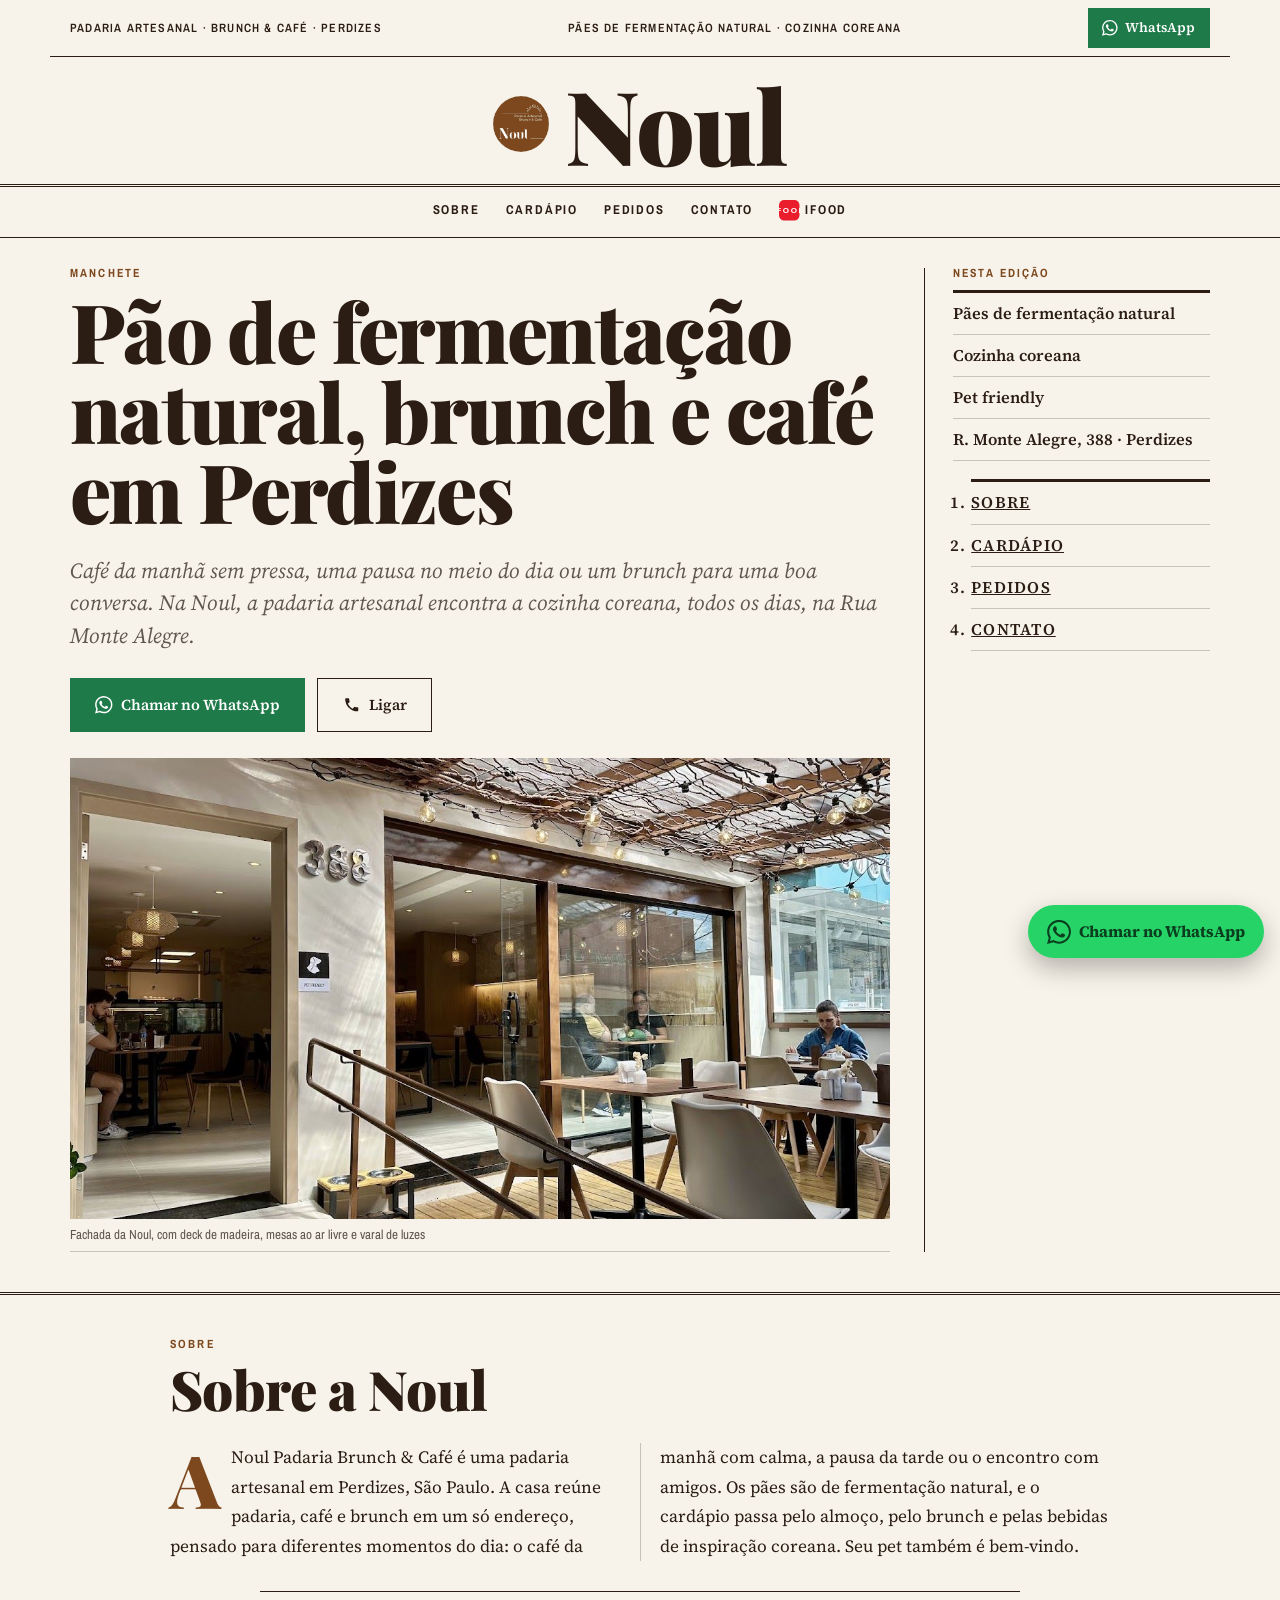
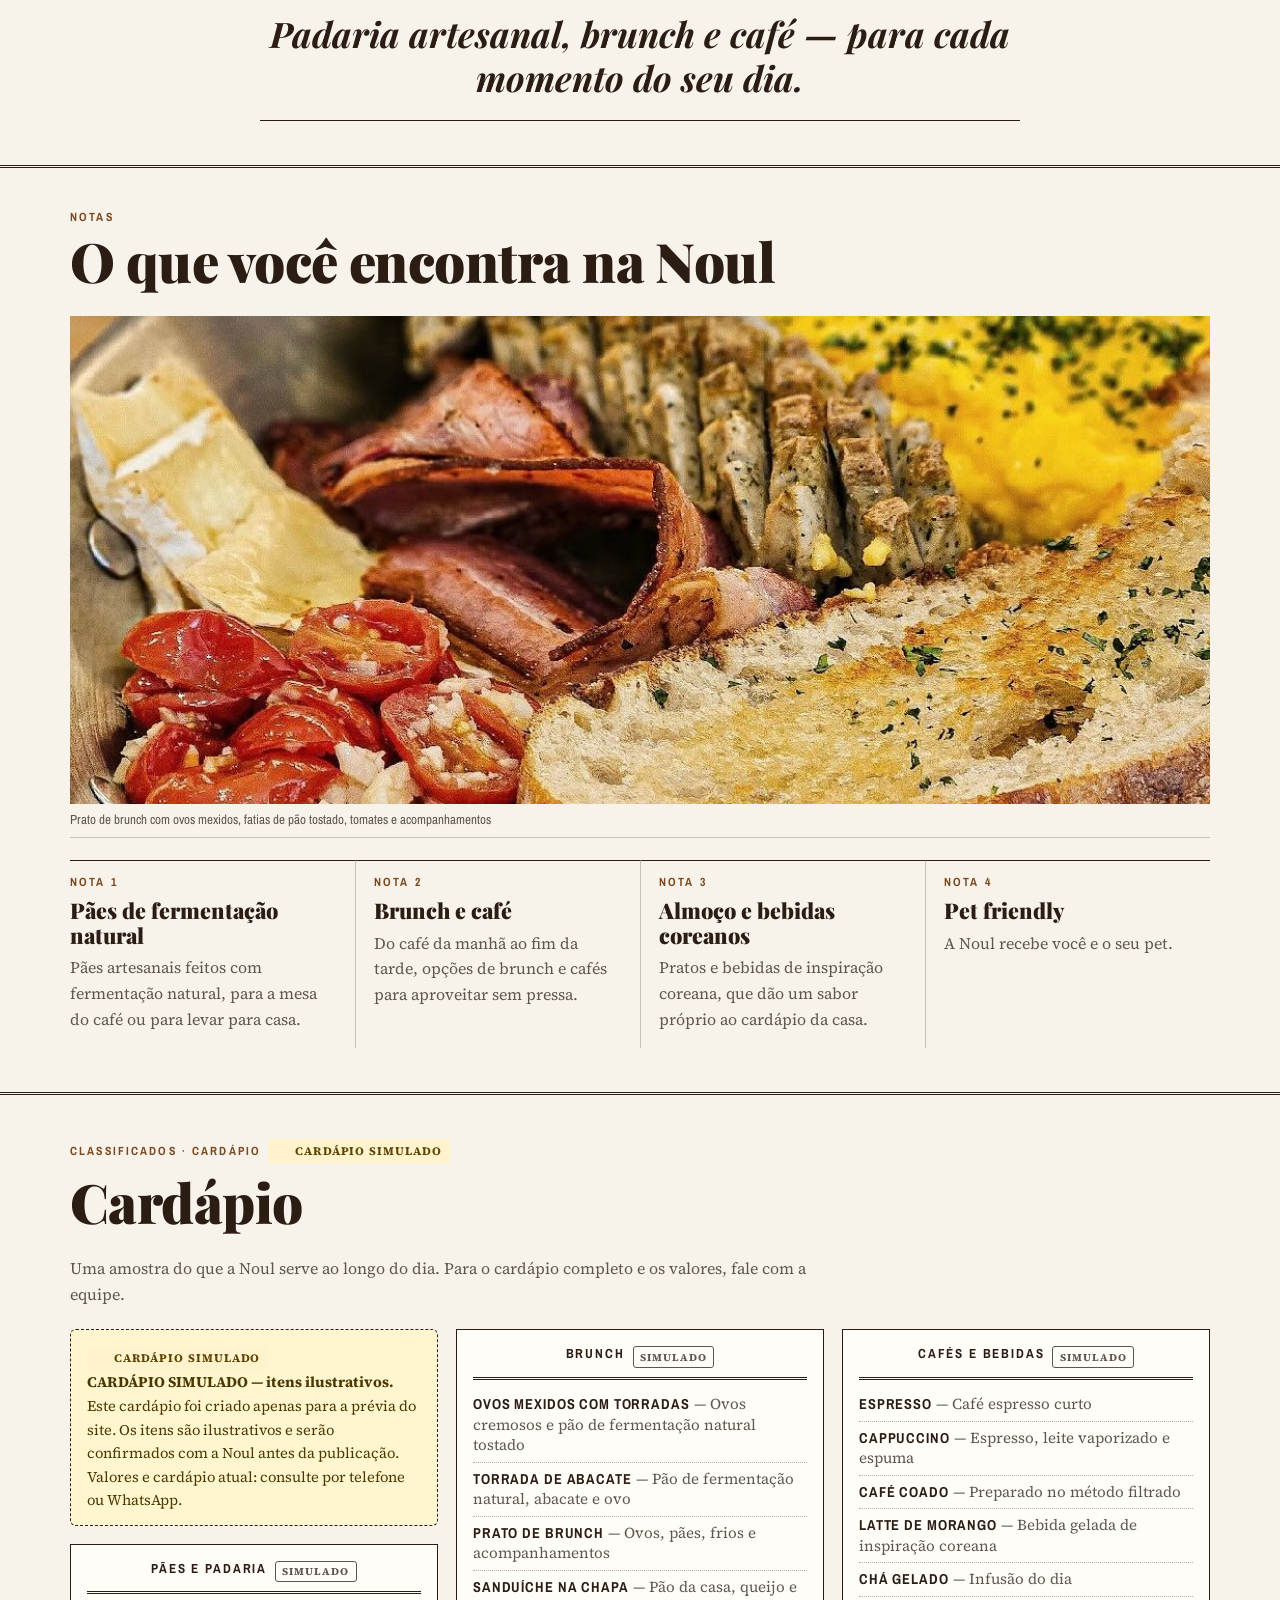
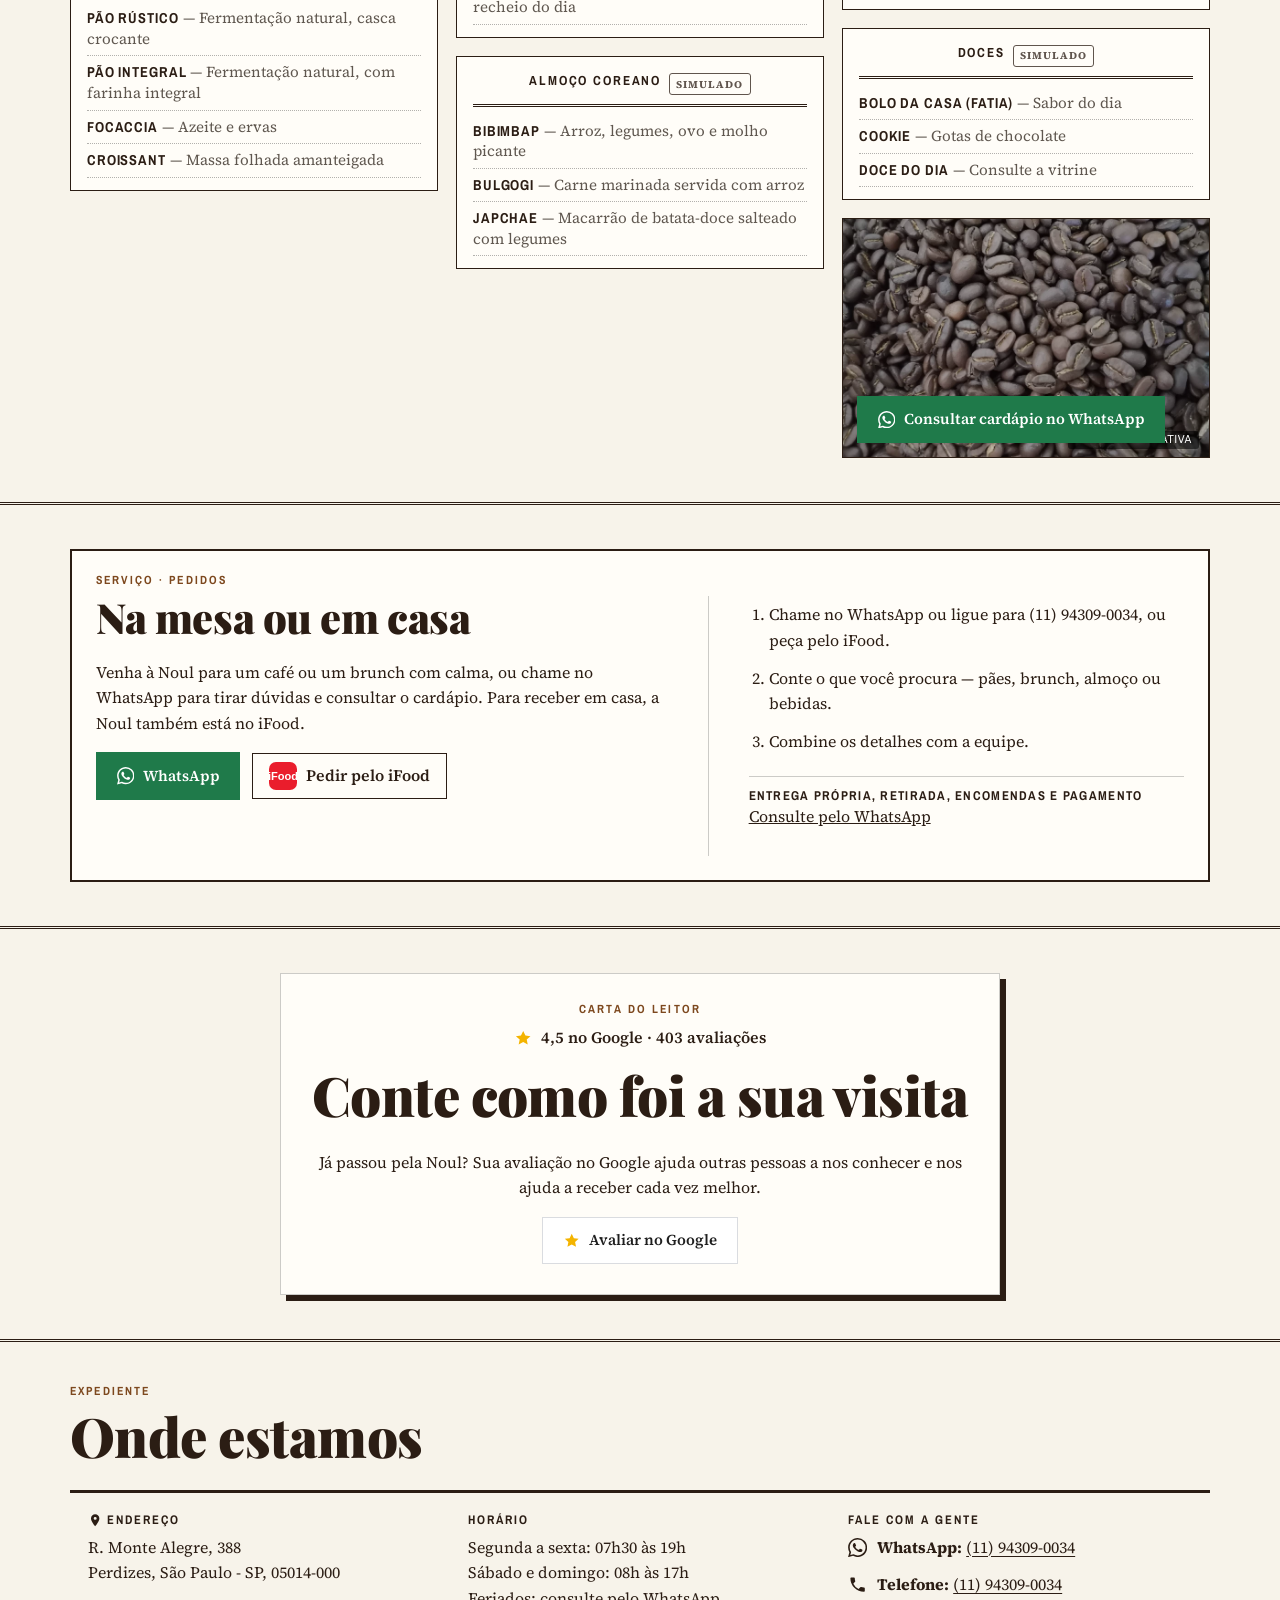
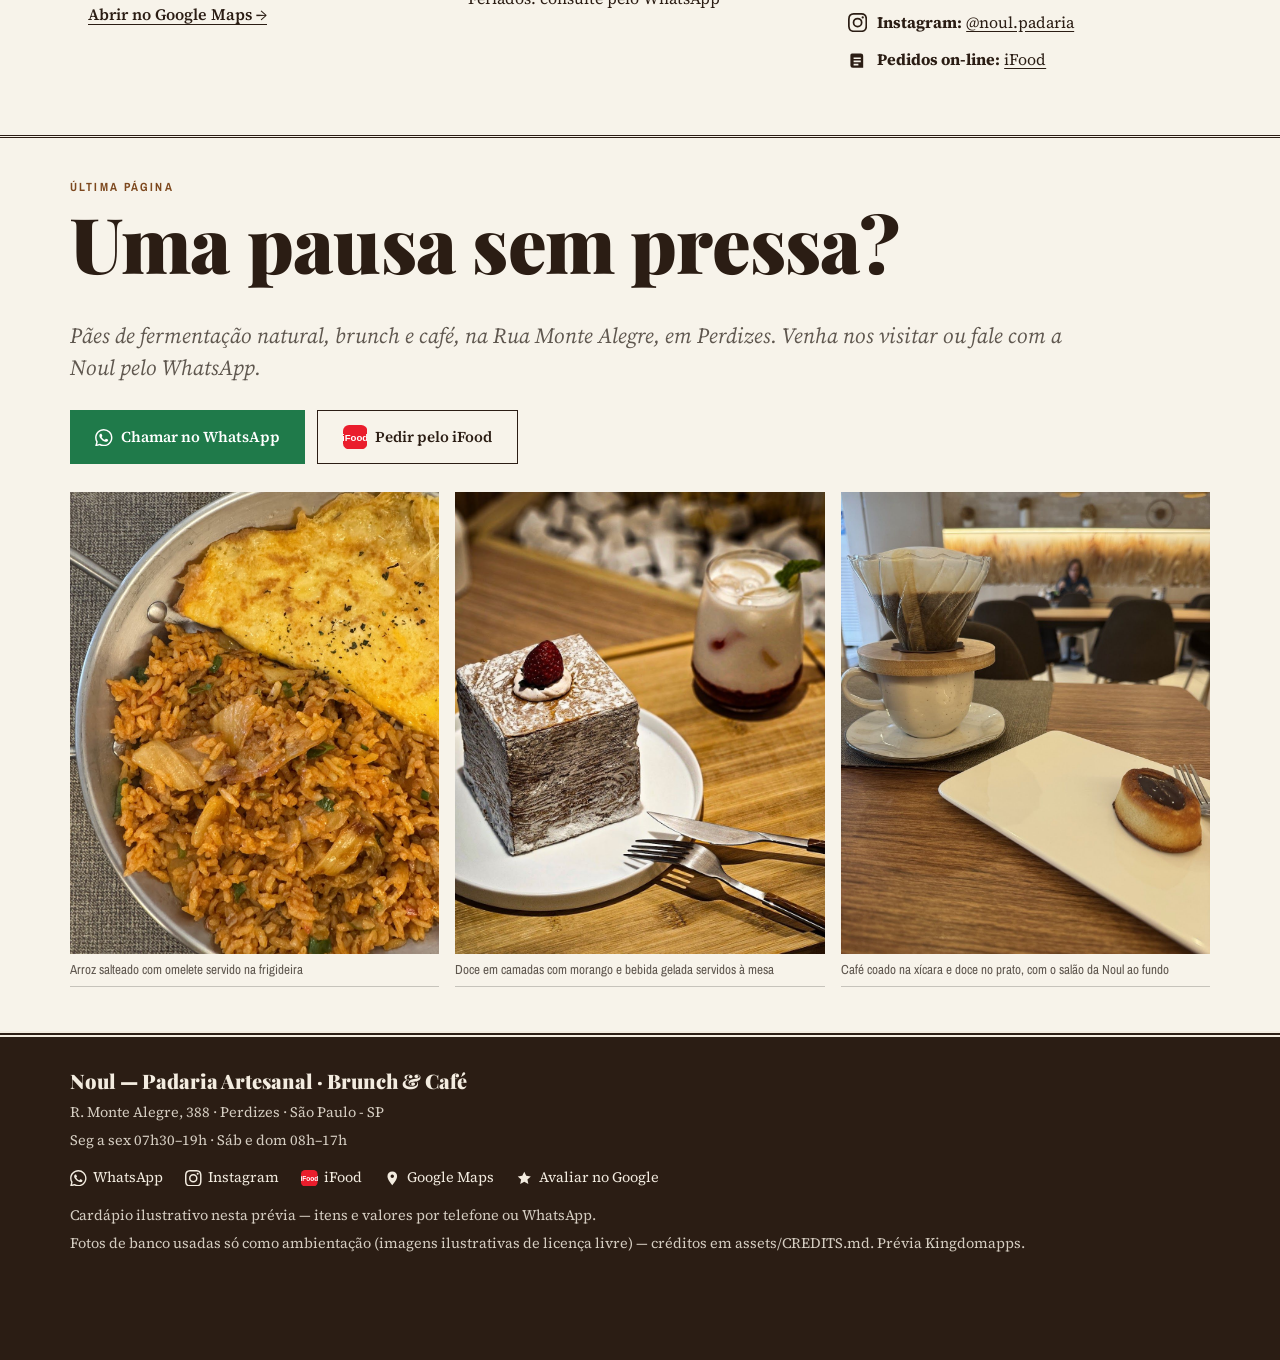
==== commit 3e78f5da: "publish: Noul — 2 estruturas de layout (copy.md)" ====
--- a/v1/index.html
+++ b/v1/index.html
@@ -90,7 +90,7 @@
   <div class="wrap">
     <p class="e7-kicker">Última página</p>
     <h2 id="cta-title">Uma pausa sem pressa?</h2><p class="e7-standfirst">Pães de fermentação natural, brunch e café, na Rua Monte Alegre, em Perdizes. Venha nos visitar ou fale com a Noul pelo WhatsApp.</p>
-    <div class="hero-ctas"><a class="btn btn-wa btn-lg" href="https://wa.me/5511943090034?text=Ol%C3%A1%21%20Vim%20pelo%20site%20da%20Noul%20e%20gostaria%20de%20mais%20informa%C3%A7%C3%B5es." target="_blank" rel="noopener"><svg viewBox="0 0 24 24" aria-hidden="true" focusable="false"><path fill="currentColor" d="M17.47 14.38c-.3-.15-1.76-.87-2.03-.97-.27-.1-.47-.15-.67.15-.2.3-.77.97-.94 1.16-.17.2-.35.22-.64.07-.3-.15-1.26-.46-2.39-1.47-.88-.79-1.48-1.76-1.65-2.06-.17-.3-.02-.46.13-.6.13-.14.3-.35.45-.52.15-.17.2-.3.3-.5.1-.2.05-.37-.03-.52-.07-.15-.67-1.61-.92-2.2-.24-.58-.49-.5-.67-.51h-.57c-.2 0-.52.07-.8.37-.27.3-1.04 1.02-1.04 2.48s1.07 2.88 1.21 3.07c.15.2 2.1 3.2 5.08 4.49.71.31 1.26.49 1.7.63.71.22 1.36.19 1.87.12.57-.09 1.76-.72 2-1.41.25-.7.25-1.29.18-1.41-.08-.13-.27-.2-.57-.35zM12.05 21.78a9.87 9.87 0 0 1-5.03-1.38l-.36-.21-3.74.98 1-3.65-.24-.37a9.86 9.86 0 0 1-1.51-5.26c0-5.45 4.44-9.88 9.89-9.88 2.64 0 5.12 1.03 6.99 2.9a9.83 9.83 0 0 1 2.89 6.99c0 5.45-4.44 9.88-9.89 9.88zm8.41-18.3A11.82 11.82 0 0 0 12.05 0C5.5 0 .16 5.34.16 11.89c0 2.1.55 4.14 1.59 5.95L.06 24l6.3-1.65a11.88 11.88 0 0 0 5.69 1.45c6.55 0 11.89-5.34 11.89-11.89 0-3.18-1.24-6.17-3.48-8.41z"/></svg><span>Chamar no WhatsApp</span></a><a class="btn btn-ghost btn-lg" href="tel:+5511943090034"><svg viewBox="0 0 24 24" aria-hidden="true" focusable="false"><path fill="currentColor" d="M6.6 10.8a15.1 15.1 0 0 0 6.6 6.6l2.2-2.2a1 1 0 0 1 1-.25 11.4 11.4 0 0 0 3.6.57 1 1 0 0 1 1 1V20a1 1 0 0 1-1 1A17 17 0 0 1 3 4a1 1 0 0 1 1-1h3.5a1 1 0 0 1 1 1c0 1.25.2 2.45.57 3.57a1 1 0 0 1-.25 1z"/></svg><span>Ligar (11) 94309-0034</span></a></div>
+    <div class="hero-ctas"><a class="btn btn-wa btn-lg" href="https://wa.me/5511943090034?text=Ol%C3%A1%21%20Vim%20pelo%20site%20da%20Noul%20e%20gostaria%20de%20mais%20informa%C3%A7%C3%B5es." target="_blank" rel="noopener"><svg viewBox="0 0 24 24" aria-hidden="true" focusable="false"><path fill="currentColor" d="M17.47 14.38c-.3-.15-1.76-.87-2.03-.97-.27-.1-.47-.15-.67.15-.2.3-.77.97-.94 1.16-.17.2-.35.22-.64.07-.3-.15-1.26-.46-2.39-1.47-.88-.79-1.48-1.76-1.65-2.06-.17-.3-.02-.46.13-.6.13-.14.3-.35.45-.52.15-.17.2-.3.3-.5.1-.2.05-.37-.03-.52-.07-.15-.67-1.61-.92-2.2-.24-.58-.49-.5-.67-.51h-.57c-.2 0-.52.07-.8.37-.27.3-1.04 1.02-1.04 2.48s1.07 2.88 1.21 3.07c.15.2 2.1 3.2 5.08 4.49.71.31 1.26.49 1.7.63.71.22 1.36.19 1.87.12.57-.09 1.76-.72 2-1.41.25-.7.25-1.29.18-1.41-.08-.13-.27-.2-.57-.35zM12.05 21.78a9.87 9.87 0 0 1-5.03-1.38l-.36-.21-3.74.98 1-3.65-.24-.37a9.86 9.86 0 0 1-1.51-5.26c0-5.45 4.44-9.88 9.89-9.88 2.64 0 5.12 1.03 6.99 2.9a9.83 9.83 0 0 1 2.89 6.99c0 5.45-4.44 9.88-9.89 9.88zm8.41-18.3A11.82 11.82 0 0 0 12.05 0C5.5 0 .16 5.34.16 11.89c0 2.1.55 4.14 1.59 5.95L.06 24l6.3-1.65a11.88 11.88 0 0 0 5.69 1.45c6.55 0 11.89-5.34 11.89-11.89 0-3.18-1.24-6.17-3.48-8.41z"/></svg><span>Chamar no WhatsApp</span></a><a class="btn btn-ghost btn-lg btn-ifood" href="https://www.ifood.com.br/delivery/sao-paulo-sp/noul-padaria--brunch-cafe-perdizes/4e715f9f-adef-4127-b27d-53e1083e1976" target="_blank" rel="noopener"><svg viewBox="0 0 24 24" aria-hidden="true" focusable="false"><rect width="24" height="24" rx="6" fill="#ea1d2c"/><text x="12" y="15.6" text-anchor="middle" font-family="Arial,Helvetica,sans-serif" font-weight="700" font-size="9.5" fill="#fff">iFood</text></svg><span>Pedir pelo iFood</span></a></div>
     <div class="e7-strip"><figure><img src="../assets/img/fotos-foto-4.jpg" width="1200" height="1600" alt="Arroz salteado com omelete servido na frigideira" loading="lazy" decoding="async" /><figcaption>Arroz salteado com omelete servido na frigideira</figcaption></figure><figure><img src="../assets/img/fotos-foto-3.jpg" width="1200" height="1200" alt="Doce em camadas com morango e bebida gelada servidos à mesa" loading="lazy" decoding="async" /><figcaption>Doce em camadas com morango e bebida gelada servidos à mesa</figcaption></figure><figure><img src="../assets/img/fotos-foto-5.jpg" width="1200" height="1600" alt="Café coado na xícara e doce no prato, com o salão da Noul ao fundo" loading="lazy" decoding="async" /><figcaption>Café coado na xícara e doce no prato, com o salão da Noul ao fundo</figcaption></figure></div>
   </div>
 </section>
